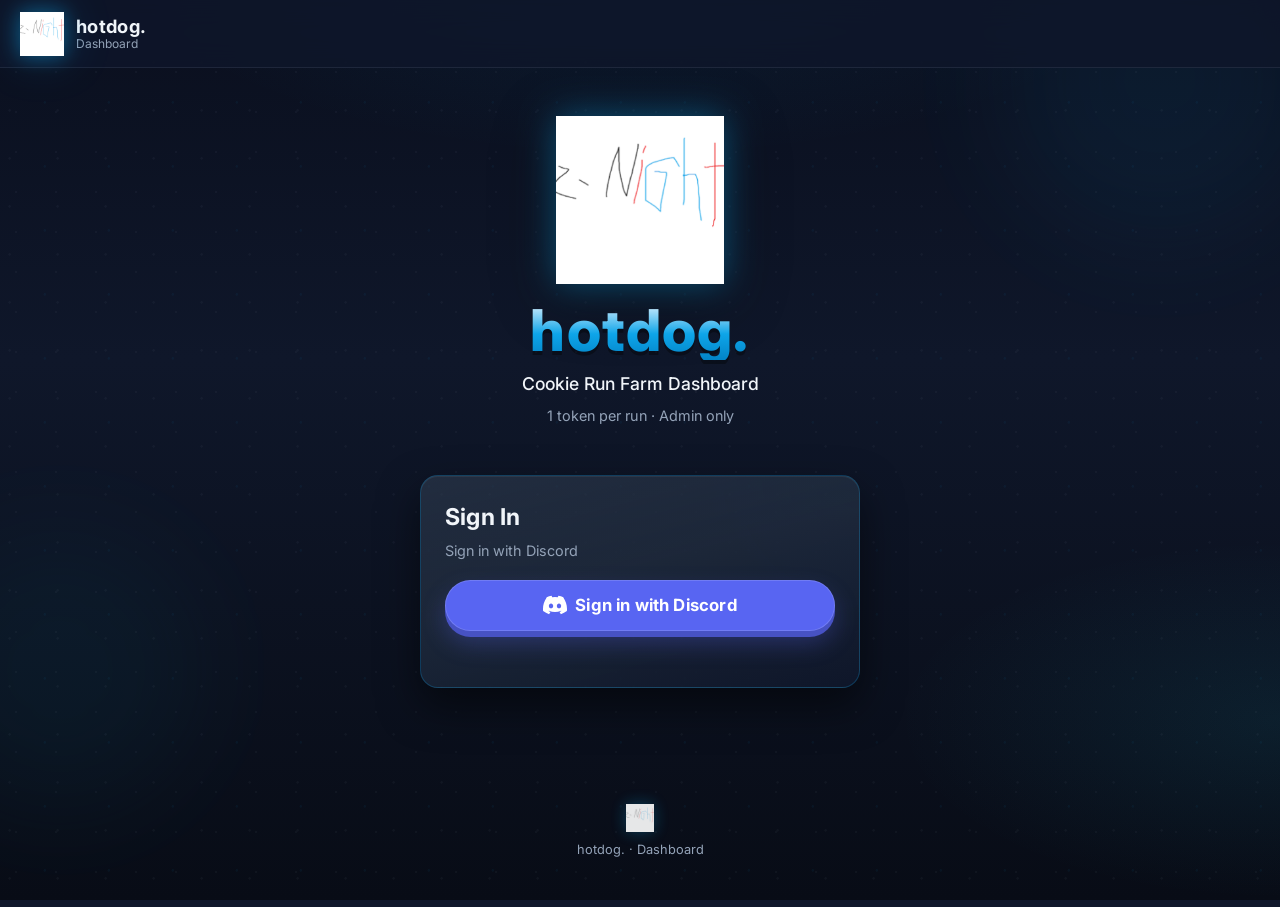
==== index.html @ c00d6791 "feat: upload slip image for verification, fetch QR server-side as data URL" ====
<!DOCTYPE html>
<html lang="th">
<head>
  <meta charset="UTF-8" />
  <meta name="viewport" content="width=device-width, initial-scale=1" />
  <title>hotdog. — Dashboard</title>
  <meta name="description" content="hotdog. Dashboard" />
  <meta name="color-scheme" content="dark" />
  <meta name="theme-color" content="#0f172a" />
  <link rel="icon" href="assets/znight.png" type="image/png" />
  <link rel="preconnect" href="https://fonts.googleapis.com" />
  <link rel="preconnect" href="https://fonts.gstatic.com" crossorigin />
  <link href="https://fonts.googleapis.com/css2?family=Inter:wght@400;500;600;700;800&display=swap" rel="stylesheet" />
  <link rel="stylesheet" href="css/styles.css" />
  <style>
    :root { --font: 'Inter', 'Prompt', 'Segoe UI', sans-serif; --display: 'Inter', 'Baloo 2', sans-serif; }
    .dash-layout { display: grid; grid-template-columns: 1fr 1fr; gap: 16px; }
    @media (max-width: 860px) { .dash-layout { grid-template-columns: 1fr; } }
    .discord-btn { background: #5865F2; border-color: rgba(255,255,255,0.15); box-shadow: 0 6px 0 #4752c4, 0 12px 24px rgba(88,101,242,0.3); }
    .discord-btn:hover:not(:disabled) { filter: brightness(1.1); }
    .login-stage { min-height: auto; padding: 20px 0; }
    .tab-bar { display: flex; gap: 0; margin-bottom: 20px; background: rgba(30,41,59,0.6); border-radius: 12px; padding: 4px; border: 1px solid rgba(148,163,184,0.1); }
    .tab-btn { flex: 1; padding: 10px 16px; background: transparent; border: none; color: #64748b; font-size: 0.9rem; font-weight: 600; cursor: pointer; border-radius: 8px; transition: all 0.2s; }
    .tab-btn:hover { color: #94a3b8; background: rgba(255,255,255,0.03); }
    .tab-btn.active { background: rgba(14,165,233,0.15); color: #22d3ee; box-shadow: 0 0 12px rgba(14,165,233,0.1); }
    .tab-content { display: none; }
    .tab-content.active { display: block; }
    .topbar-stats { display: flex; align-items: center; gap: 8px; }
    .pp-amounts { display: flex; gap: 8px; margin-bottom: 12px; flex-wrap: wrap; }
    .pp-amt-btn { flex: 1; min-width: 50px; padding: 10px 8px; border-radius: 10px; border: 1px solid rgba(148,163,184,0.15); background: rgba(30,41,59,0.8); color: #94a3b8; font-size: 1rem; font-weight: 600; cursor: pointer; transition: all 0.15s; text-align: center; }
    .pp-amt-btn:hover { border-color: rgba(14,165,233,0.3); color: #f1f5f9; }
    .pp-amt-btn.active { border-color: #22d3ee; background: rgba(34,211,238,0.1); color: #22d3ee; }
    .pp-qr-area { margin-top: 16px; }
    .pp-qr-box { display: flex; flex-direction: column; align-items: center; padding: 16px; border-radius: 14px; background: rgba(255,255,255,0.05); border: 1px solid rgba(148,163,184,0.1); }
    .pp-qr-img { width: 200px; height: 200px; border-radius: 10px; image-rendering: pixelated; }
    .pp-qr-box p { text-align: center; }
    @media (max-width: 480px) { .pp-amt-btn { min-width: 40px; padding: 8px 4px; font-size: 0.85rem; } .pp-qr-img { width: 160px; height: 160px; } }
    .topbar-stat { font-size: 0.75rem; padding: 4px 10px; border-radius: 999px; background: rgba(30,41,59,0.8); border: 1px solid rgba(148,163,184,0.1); color: #94a3b8; white-space: nowrap; }
    .topbar-stat-srv { color: #22d3ee; border-color: rgba(34,211,238,0.2); }
    .topbar-profile { display: flex; align-items: center; gap: 8px; padding: 4px 10px 4px 4px; border-radius: 999px; background: rgba(30,41,59,0.8); border: 1px solid rgba(148,163,184,0.1); }
    .topbar-avatar { width: 28px; height: 28px; border-radius: 50%; object-fit: cover; }
    .topbar-username { font-size: 0.85rem; font-weight: 600; color: #f1f5f9; }
    @media (max-width: 720px) { .topbar-stats { display: none; } }
  </style>
</head>
<body>
  <div class="bakery-bg" aria-hidden="true">
    <div class="bakery-glow bakery-glow-a"></div>
    <div class="bakery-glow bakery-glow-b"></div>
    <div class="crumb-pattern"></div>
  </div>

  <header class="topbar">
    <a class="brand" href="#" aria-label="hotdog.">
      <img class="brand-logo" src="assets/znight.png" width="44" height="44" alt="hotdog." />
      <span class="brand-text">
        <span class="brand-title">hotdog.</span>
        <span class="brand-sub">Dashboard</span>
      </span>
    </a>
    <div class="topbar-actions">
      <div id="topbar-stats" class="topbar-stats hidden">
        <span class="topbar-stat" id="topbar-queue">Idle</span>
        <span class="topbar-stat topbar-stat-srv" id="topbar-server">Online</span>
      </div>
      <div id="nav-balance" class="token-chip hidden">
        <img src="assets/coin.png" alt="" width="22" height="22" />
        <span id="nav-balance-num">0</span>
      </div>
      <div id="topbar-profile" class="topbar-profile hidden">
        <img id="topbar-avatar" class="topbar-avatar" src="assets/img_snowman_mt_01.png" alt="" width="28" height="28" />
        <span id="topbar-username">—</span>
      </div>
      <button type="button" id="logout-btn" class="btn btn-candy btn-logout hidden">Logout</button>
    </div>
  </header>

  <main class="shell">
    <!-- LOGIN -->
    <section id="login-view" class="view">
      <div class="login-stage" style="grid-template-columns:1fr;min-height:auto;max-width:440px;margin:0 auto">
        <div class="login-hero" style="padding:0 0 12px">
          <img class="hero-logo" src="assets/znight.png" width="120" height="120" alt="hotdog." />
          <h1 class="hero-title">hotdog.</h1>
          <p class="hero-lead">Cookie Run Farm Dashboard</p>
          <p class="hero-note">1 token per run · Admin only</p>
        </div>
        <div class="panel login-panel" style="max-width:100%">
          <h2 class="panel-title">Sign In</h2>
          <p class="panel-hint">Sign in with Discord</p>
          <button class="btn discord-btn" id="discord-login-btn" style="width:100%">
            <svg width="24" height="24" viewBox="0 0 24 24" fill="white"><path d="M20.317 4.37a19.791 19.791 0 0 0-4.885-1.515.074.074 0 0 0-.079.037c-.21.375-.444.864-.608 1.25a18.27 18.27 0 0 0-5.487 0 12.64 12.64 0 0 0-.617-1.25.077.077 0 0 0-.079-.037A19.736 19.736 0 0 0 3.677 4.37a.07.07 0 0 0-.032.027C.533 9.046-.32 13.58.099 18.057a.082.082 0 0 0 .031.057 19.9 19.9 0 0 0 5.993 3.03.078.078 0 0 0 .084-.028 14.09 14.09 0 0 0 1.226-1.994.076.076 0 0 0-.041-.106 13.107 13.107 0 0 1-1.872-.892.077.077 0 0 1-.008-.128 10.2 10.2 0 0 0 .372-.292.074.074 0 0 1 .077-.01c3.928 1.793 8.18 1.793 12.062 0a.074.074 0 0 1 .078.01c.12.098.246.198.373.292a.077.077 0 0 1-.006.127 12.299 12.299 0 0 1-1.873.892.077.077 0 0 0-.041.107c.36.698.772 1.362 1.225 1.993a.076.076 0 0 0 .084.028 19.839 19.839 0 0 0 6.002-3.03.077.077 0 0 0 .032-.054c.5-5.177-.838-9.674-3.549-13.66a.061.061 0 0 0-.031-.03zM8.02 15.33c-1.183 0-2.157-1.085-2.157-2.419 0-1.333.956-2.419 2.157-2.419 1.21 0 2.176 1.096 2.157 2.42 0 1.333-.956 2.418-2.157 2.418zm7.975 0c-1.183 0-2.157-1.085-2.157-2.419 0-1.333.955-2.419 2.157-2.419 1.21 0 2.176 1.096 2.157 2.42 0 1.333-.946 2.418-2.157 2.418z"/></svg>
            Sign in with Discord
          </button>
          <p id="login-status" class="status" role="status"></p>
        </div>
      </div>
    </section>

    <!-- DASHBOARD -->
    <section id="user-view" class="view hidden">
      <div class="tab-bar">
        <button class="tab-btn active" data-tab="farm">Start Farm</button>
        <button class="tab-btn" data-tab="topup">Topup</button>
        <button class="tab-btn" data-tab="profile">Profile</button>
      </div>

      <div id="tab-farm" class="tab-content active">
        <div class="dash-layout">
          <div class="panel">
            <div class="oven-head">
              <div class="oven-titles">
                <img src="assets/crc_cookie_stone_box.png" alt="" width="28" height="28" />
                <div>
                  <h2 class="panel-title" style="font-size:1.2rem">Start Farm Run</h2>
                  <p class="panel-hint">Enter DevPlay account credentials</p>
                </div>
              </div>
              <span class="pill" style="font-size:0.7rem">DevPlay</span>
            </div>
            <form id="farm-form" autocomplete="off" data-lpignore="true" data-1p-ignore="true" data-bwignore="true">
              <div class="autofill-trap" aria-hidden="true">
                <input type="text" name="username" tabindex="-1" autocomplete="username" />
                <input type="password" name="password" tabindex="-1" autocomplete="current-password" />
              </div>
              <div class="grid-2">
                <label class="field">
                  <span>DevPlay Email</span>
                  <input id="dp-acct-mail" name="ckr_dp_acct_mail" type="text" inputmode="email" required autocomplete="off" autocapitalize="off" autocorrect="off" spellcheck="false" data-lpignore="true" data-1p-ignore="true" placeholder="game account email" />
                </label>
                <label class="field">
                  <span>DevPlay Password</span>
                  <input id="dp-acct-secret" name="ckr_dp_acct_secret" type="password" required autocomplete="new-password" data-lpignore="true" data-1p-ignore="true" placeholder="••••••••" />
                </label>
              </div>
              <div class="stat-grid">
                <label class="field field-stat">
                  <span class="field-stat-label">
                    <span class="field-stat-name"><img src="assets/score.png" alt="" width="14" height="14" /> Score</span>
                    <span class="field-stat-hint" id="farm-score-hint"></span>
                  </span>
                  <input id="farm-score" name="ckr_farm_score" type="text" inputmode="numeric" autocomplete="off" data-farm-num="1" value="0" />
                </label>
                <label class="field field-stat">
                  <span class="field-stat-label">
                    <span class="field-stat-name"><img src="assets/coin.png" alt="" width="14" height="14" /> Coins</span>
                    <span class="field-stat-hint" id="farm-coin-hint"></span>
                  </span>
                  <input id="farm-coin" name="ckr_farm_coin" type="text" inputmode="numeric" autocomplete="off" data-farm-num="1" value="0" />
                </label>
                <label class="field field-stat">
                  <span class="field-stat-label">
                    <span class="field-stat-name"><img src="assets/level.png" alt="" width="14" height="14" /> XP</span>
                    <span class="field-stat-hint" id="farm-exp-hint"></span>
                  </span>
                  <input id="farm-exp" name="ckr_farm_exp" type="text" inputmode="numeric" autocomplete="off" data-farm-num="1" value="0" />
                </label>
              </div>
              <div class="xp-tools">
                <button type="button" class="btn btn-ghost" id="xp-calc-open" style="width:100%;font-size:0.85rem">Calculate XP from Level</button>
              </div>
              <div id="xp-calc-card" class="xp-calc-card hidden" hidden>
                <div class="xp-calc-head">
                  <h3>XP Calculator</h3>
                  <button type="button" class="xp-calc-close" id="xp-calc-close">×</button>
                </div>
                <p class="xp-calc-lead">Enter current and target level</p>
                <div class="xp-calc-grid">
                  <label class="field"><span>Current Lv</span><input id="xp-cur" type="number" min="1" max="110" value="25" /></label>
                  <label class="field"><span>Target Lv</span><input id="xp-tgt" type="number" min="1" max="110" value="75" /></label>
                </div>
                <p class="xp-calc-result" id="xp-calc-result">Need <strong>0</strong> XP</p>
                <button type="button" class="btn btn-candy" id="xp-calc-apply">Apply to XP Field</button>
              </div>
              <button class="btn btn-run" type="submit" id="farm-btn">
                <img src="assets/tr_event_116.png" alt="" width="22" height="22" />
                Start Farm · 1 Token
              </button>
              <p id="farm-status" class="status" role="status"></p>
            </form>
          </div>
          <div>
            <div class="panel" style="margin-bottom:16px">
              <div class="oven-head">
                <div class="oven-titles">
                  <img src="assets/tr_ga170.png" alt="" width="28" height="28" />
                  <div>
                    <h2 class="panel-title" style="font-size:1.2rem">Farm Queue</h2>
                    <p class="panel-hint">Live queue status</p>
                  </div>
                </div>
                <span class="pill" id="queue-pill" style="font-size:0.7rem">—</span>
              </div>
              <div id="queue-panel" style="font-size:0.85rem;min-height:60px;display:flex;align-items:center;justify-content:center;color:#64748b">Loading...</div>
            </div>
          </div>
        </div>
      </div>

      <div id="tab-topup" class="tab-content">
        <div class="dash-layout">
          <div class="panel">
            <div class="oven-head">
              <div class="oven-titles">
                <img src="assets/PromptPay.png" alt="" width="28" height="28" />
                <div>
                  <h2 class="panel-title" style="font-size:1.2rem">PromptPay</h2>
                  <p class="panel-hint">Top up with PromptPay</p>
                </div>
              </div>
            </div>
            <p style="font-size:0.85rem;color:#94a3b8;margin:0 0 12px">Select amount or enter custom</p>
            <div class="pp-amounts" id="pp-amounts">
              <button class="pp-amt-btn" data-amt="30">30</button>
              <button class="pp-amt-btn" data-amt="50">50</button>
              <button class="pp-amt-btn" data-amt="100">100</button>
              <button class="pp-amt-btn" data-amt="200">200</button>
              <button class="pp-amt-btn" data-amt="500">500</button>
            </div>
            <label class="field">
              <span>Custom amount (THB)</span>
              <input type="number" id="pp-amount" min="15" max="10000" value="100" />
            </label>
            <button class="btn btn-run" id="pp-generate-btn" style="width:100%">
              <img src="assets/notice_b20.png" alt="" width="20" height="20" />
              Generate QR Code
            </button>
            <div id="pp-qr-area" class="pp-qr-area hidden">
              <div class="pp-qr-box">
                <img id="pp-qr-img" class="pp-qr-img" src="" alt="PromptPay QR" />
                <p id="pp-qr-amount" style="font-size:0.9rem;font-weight:600;color:#f1f5f9;margin:4px 0 0"></p>
                <p id="pp-qr-ref" style="font-size:0.75rem;color:#64748b;margin:2px 0 0"></p>
              </div>
              <p id="pp-status" class="status" role="status"></p>
              <div id="pp-verify-area" class="hidden">
                <label class="field">
                  <span>Upload payment slip screenshot</span>
                  <input type="file" id="pp-slip-file" accept="image/png,image/jpeg,image/jpg" style="color:#94a3b8;font-size:0.85rem" />
                </label>
                <button class="btn btn-candy" id="pp-verify-btn" style="width:100%;margin-top:4px">
                  <img src="assets/boost16_shop.png" alt="" width="18" height="18" />
                  Verify Slip
                </button>
              </div>
            </div>
          </div>
          <div>
            <div class="panel" style="margin-bottom:16px">
              <div class="oven-head">
                <div class="oven-titles">
                  <img src="assets/truemoney.png" alt="" width="28" height="28" />
                  <div>
                    <h2 class="panel-title" style="font-size:1.2rem">Redeem Voucher</h2>
                    <p class="panel-hint">TrueMoney Wallet</p>
                  </div>
                </div>
              </div>
              <div id="voucher-status" class="status"></div>
              <label class="field">
                <span>Voucher URL</span>
                <input type="url" id="voucher-url" placeholder="https://gift.truemoney.com/campaign/?v=..." />
              </label>
              <button class="btn btn-candy" id="voucher-btn" style="width:100%">
                <img src="assets/boost16_shop.png" alt="" width="20" height="20" />
                Redeem & Add Tokens
              </button>
            </div>
            <div class="panel">
              <div class="oven-head">
                <div class="oven-titles">
                  <img src="assets/tr_ga170.png" alt="" width="28" height="28" />
                  <div>
                    <h2 class="panel-title" style="font-size:1.2rem">Links</h2>
                    <p class="panel-hint">Quick resources</p>
                  </div>
                </div>
              </div>
              <a href="https://discord.gg/SabrUQ3PCh" target="_blank" rel="noopener" class="btn btn-discord" style="margin-bottom:8px">
                <svg width="22" height="22" viewBox="0 0 24 24" fill="white"><path d="M20.317 4.37a19.791 19.791 0 0 0-4.885-1.515.074.074 0 0 0-.079.037c-.21.375-.444.864-.608 1.25a18.27 18.27 0 0 0-5.487 0 12.64 12.64 0 0 0-.617-1.25.077.077 0 0 0-.079-.037A19.736 19.736 0 0 0 3.677 4.37a.07.07 0 0 0-.032.027C.533 9.046-.32 13.58.099 18.057a.082.082 0 0 0 .031.057 19.9 19.9 0 0 0 5.993 3.03.078.078 0 0 0 .084-.028 14.09 14.09 0 0 0 1.226-1.994.076.076 0 0 0-.041-.106 13.107 13.107 0 0 1-1.872-.892.077.077 0 0 1-.008-.128 10.2 10.2 0 0 0 .372-.292.074.074 0 0 1 .077-.01c3.928 1.793 8.18 1.793 12.062 0a.074.074 0 0 1 .078.01c.12.098.246.198.373.292a.077.077 0 0 1-.006.127 12.299 12.299 0 0 1-1.873.892.077.077 0 0 0-.041.107c.36.698.772 1.362 1.225 1.993a.076.076 0 0 0 .084.028 19.839 19.839 0 0 0 6.002-3.03.077.077 0 0 0 .032-.054c.5-5.177-.838-9.674-3.549-13.66a.061.061 0 0 0-.031-.03zM8.02 15.33c-1.183 0-2.157-1.085-2.157-2.419 0-1.333.956-2.419 2.157-2.419 1.21 0 2.176 1.096 2.157 2.42 0 1.333-.956 2.418-2.157 2.418zm7.975 0c-1.183 0-2.157-1.085-2.157-2.419 0-1.333.955-2.419 2.157-2.419 1.21 0 2.176 1.096 2.157 2.42 0 1.333-.946 2.418-2.157 2.418z"/></svg>
                Contact Admin on Discord
              </a>
            </div>
          </div>
        </div>
      </div>

      <div id="tab-profile" class="tab-content">
        <div class="panel" style="max-width:500px;margin:0 auto">
          <div class="oven-head">
            <div class="oven-titles">
              <img src="assets/img_snowman_mt_01.png" alt="" width="28" height="28" />
              <div>
                <h2 class="panel-title" style="font-size:1.2rem">Profile</h2>
                <p class="panel-hint">Your account info</p>
              </div>
            </div>
          </div>
          <div style="display:flex;flex-direction:column;align-items:center;gap:6px;padding:12px 0">
            <img id="profile-avatar" class="topbar-avatar" src="assets/img_snowman_mt_01.png" alt="" width="56" height="56" style="width:56px;height:56px;border-radius:50%;object-fit:cover" />
          </div>
          <div style="display:flex;flex-direction:column;gap:10px;padding:4px 0">
            <div style="display:flex;justify-content:space-between"><span style="color:#64748b">Username</span><strong id="profile-username">—</strong></div>
            <div style="display:flex;justify-content:space-between"><span style="color:#64748b">Token Balance</span><strong id="profile-balance">0</strong></div>
            <div style="display:flex;justify-content:space-between"><span style="color:#64748b">Role</span><strong id="profile-role">normal</strong></div>
            <div style="display:flex;justify-content:space-between"><span style="color:#64748b">Login</span><strong>Discord</strong></div>
          </div>
          <a href="https://discord.gg/SabrUQ3PCh" target="_blank" rel="noopener" class="btn btn-discord" style="margin-bottom:8px;margin-top:8px">
            <svg width="22" height="22" viewBox="0 0 24 24" fill="white"><path d="M20.317 4.37a19.791 19.791 0 0 0-4.885-1.515.074.074 0 0 0-.079.037c-.21.375-.444.864-.608 1.25a18.27 18.27 0 0 0-5.487 0 12.64 12.64 0 0 0-.617-1.25.077.077 0 0 0-.079-.037A19.736 19.736 0 0 0 3.677 4.37a.07.07 0 0 0-.032.027C.533 9.046-.32 13.58.099 18.057a.082.082 0 0 0 .031.057 19.9 19.9 0 0 0 5.993 3.03.078.078 0 0 0 .084-.028 14.09 14.09 0 0 0 1.226-1.994.076.076 0 0 0-.041-.106 13.107 13.107 0 0 1-1.872-.892.077.077 0 0 1-.008-.128 10.2 10.2 0 0 0 .372-.292.074.074 0 0 1 .077-.01c3.928 1.793 8.18 1.793 12.062 0a.074.074 0 0 1 .078.01c.12.098.246.198.373.292a.077.077 0 0 1-.006.127 12.299 12.299 0 0 1-1.873.892.077.077 0 0 0-.041.107c.36.698.772 1.362 1.225 1.993a.076.076 0 0 0 .084.028 19.839 19.839 0 0 0 6.002-3.03.077.077 0 0 0 .032-.054c.5-5.177-.838-9.674-3.549-13.66a.061.061 0 0 0-.031-.03zM8.02 15.33c-1.183 0-2.157-1.085-2.157-2.419 0-1.333.956-2.419 2.157-2.419 1.21 0 2.176 1.096 2.157 2.42 0 1.333-.956 2.418-2.157 2.418zm7.975 0c-1.183 0-2.157-1.085-2.157-2.419 0-1.333.955-2.419 2.157-2.419 1.21 0 2.176 1.096 2.157 2.42 0 1.333-.946 2.418-2.157 2.418z"/></svg>
            Contact Admin on Discord
          </a>
        </div>
      </div>
    </section>
  </main>

  <footer class="footer">
    <img src="assets/znight.png" alt="" width="24" height="24" />
    <p>hotdog. · Dashboard</p>
  </footer>

  <!-- Run status popup -->
  <div id="run-status-root" class="run-status-root hidden" aria-hidden="true">
    <div class="run-status-backdrop"></div>
    <div class="run-status-sheet" role="dialog" aria-modal="true" aria-labelledby="run-status-title">
      <div class="run-status-head">
        <div class="run-status-title-row">
          <img src="assets/pet81_jelly.png" alt="" width="22" height="22" />
          <h2 id="run-status-title">Farm Status</h2>
        </div>
        <button type="button" id="run-status-close" class="run-status-close" aria-label="Close" disabled>×</button>
      </div>
      <p id="run-status-subtitle" class="run-status-subtitle">Farming… do not close until complete</p>
      <ul id="farm-log" class="run-status-list" aria-live="polite"></ul>
    </div>
  </div>

  <!-- Modals -->
  <div id="modal-root" class="modal-root hidden" aria-hidden="true">
    <div class="modal-backdrop"></div>
    <div class="modal-card" role="dialog" aria-modal="true" aria-labelledby="modal-title">
      <img id="modal-icon" class="modal-icon" src="assets/tr_event_116.png" alt="" width="56" height="56" />
      <h2 id="modal-title" class="modal-title">—</h2>
      <div id="modal-body" class="modal-body">—</div>
      <div id="modal-actions" class="modal-actions"></div>
    </div>
  </div>

  <script src="js/config.js"></script>
  <script src="js/level_xp.js"></script>
  <script src="https://cdn.jsdelivr.net/npm/@supabase/supabase-js@2"></script>
  <script src="js/app.js"></script>
  <script>
    document.getElementById('discord-login-btn').addEventListener('click', async () => {
      const btn = document.getElementById('discord-login-btn');
      const status = document.getElementById('login-status');
      btn.disabled = true;
      status.textContent = 'Redirecting to Discord...';
      try {
        const api = window.CKR_CONFIG?.API_BASE || 'https://ckr-wwdc-x0pe.onrender.com';
        const res = await fetch(api + '/api/auth/discord');
        const data = await res.json();
        if (data.ok && data.url) {
          window.location.href = data.url;
        } else {
          status.textContent = 'Discord login not configured on server';
          btn.disabled = false;
        }
      } catch (e) {
        status.textContent = 'Failed: ' + e.message;
        btn.disabled = false;
      }
    });
  </script>
</body>
</html>
---- css/styles.css ----
/* hotdog. — blue/slate theme */
:root {
  --bg-deep: #0f172a;
  --bg-mid: #1e293b;
  --bg-card: #1e293b;
  --bg-surface: #334155;
  --text: #f1f5f9;
  --text-muted: #94a3b8;
  --text-dim: #64748b;
  --primary: #0ea5e9;
  --primary-hover: #38bdf8;
  --primary-dark: #0284c7;
  --primary-soft: rgba(14, 165, 233, 0.15);
  --cyan: #22d3ee;
  --cyan-soft: rgba(34, 211, 238, 0.15);
  --danger: #f87171;
  --danger-soft: rgba(248, 113, 113, 0.12);
  --line: rgba(148, 163, 184, 0.12);
  --line-strong: rgba(14, 165, 233, 0.25);
  --shadow: 0 18px 40px rgba(0, 0, 0, 0.5);
  --font: "Prompt", "Segoe UI", sans-serif;
  --display: "Baloo 2", "Prompt", sans-serif;
  --radius: 18px;
  --radius-sm: 12px;
  --nav-h: 68px;
  --max: 1080px;
  color-scheme: dark;
}

*,
*::before,
*::after {
  box-sizing: border-box;
}

html,
body {
  margin: 0;
  padding: 0;
  min-height: 100%;
  background: var(--bg-deep);
  color: var(--text);
  font-family: var(--font);
  font-size: 16px;
  line-height: 1.55;
  font-weight: 400;
  -webkit-font-smoothing: antialiased;
}

a {
  color: inherit;
  text-decoration: none;
}

img {
  max-width: 100%;
  display: block;
}

button,
input {
  font: inherit;
}

.hidden {
  display: none !important;
}

/* ---- Background ---- */
.bakery-bg {
  position: fixed;
  inset: 0;
  pointer-events: none;
  overflow: hidden;
  z-index: 0;
  background:
    radial-gradient(ellipse 80% 50% at 50% -10%, rgba(14, 165, 233, 0.1), transparent 55%),
    radial-gradient(ellipse 60% 40% at 100% 80%, rgba(34, 211, 238, 0.08), transparent 50%),
    linear-gradient(180deg, #0a0f1e 0%, var(--bg-deep) 40%, #080c16 100%);
}

.bakery-glow {
  position: absolute;
  border-radius: 50%;
  filter: blur(60px);
  opacity: 0.45;
}

.bakery-glow-a {
  width: 320px;
  height: 320px;
  top: -80px;
  right: -40px;
  background: rgba(14, 165, 233, 0.15);
}

.bakery-glow-b {
  width: 280px;
  height: 280px;
  bottom: 10%;
  left: -80px;
  background: rgba(34, 211, 238, 0.1);
}

.crumb-pattern {
  position: absolute;
  inset: 0;
  opacity: 0.05;
  background-image:
    radial-gradient(circle at 20% 30%, #94a3b8 1px, transparent 1.5px),
    radial-gradient(circle at 70% 60%, #0ea5e9 1px, transparent 1.5px),
    radial-gradient(circle at 40% 80%, #94a3b8 1px, transparent 1.5px);
  background-size: 48px 48px, 64px 64px, 40px 40px;
}

/* ---- Top bar ---- */
.topbar {
  position: sticky;
  top: 0;
  z-index: 30;
  height: var(--nav-h);
  display: flex;
  align-items: center;
  justify-content: space-between;
  gap: 16px;
  padding: 0 20px;
  background: color-mix(in srgb, var(--bg-deep) 82%, transparent);
  backdrop-filter: blur(14px) saturate(1.2);
  border-bottom: 1px solid var(--line);
}

.brand {
  display: flex;
  align-items: center;
  gap: 12px;
}

.brand-logo {
  width: 44px;
  height: 44px;
  border-radius: 0;
  filter: drop-shadow(0 0 10px rgba(14, 165, 233, 0.45))
    drop-shadow(0 0 22px rgba(14, 165, 233, 0.2));
  animation: logo-pulse 3.5s ease-in-out infinite;
}

@keyframes logo-pulse {
  0%, 100% { transform: scale(1); }
  50% { transform: scale(1.04); }
}

.brand-text {
  display: flex;
  flex-direction: column;
  line-height: 1.15;
}

.brand-title {
  font-family: var(--display);
  font-weight: 700;
  font-size: 1.15rem;
  letter-spacing: 0.02em;
  color: var(--text);
}

.brand-sub {
  font-size: 0.75rem;
  color: var(--text-muted);
  font-weight: 400;
}

.topbar-actions {
  display: flex;
  align-items: center;
  gap: 10px;
}

.token-chip {
  display: inline-flex;
  align-items: center;
  gap: 8px;
  padding: 6px 12px 6px 8px;
  border-radius: 999px;
  background: var(--bg-surface);
  border: 1px solid var(--line-strong);
  font-family: var(--display);
  font-weight: 700;
  font-size: 1rem;
  color: var(--primary);
  box-shadow: inset 0 1px 0 rgba(255, 255, 255, 0.06);
}

.token-chip img {
  width: 22px;
  height: 22px;
}

/* ---- Shell ---- */
.shell {
  position: relative;
  z-index: 1;
  max-width: var(--max);
  width: 100%;
  margin: 0 auto;
  padding: 28px 20px 72px;
  min-width: 0;
}

.view {
  animation: rise 0.45s ease;
}

@keyframes rise {
  from { opacity: 0; transform: translateY(10px); }
  to { opacity: 1; transform: none; }
}

/* ---- Login ---- */
.login-stage {
  display: grid;
  grid-template-columns: 1.05fr 0.95fr;
  gap: 36px;
  align-items: center;
  min-height: calc(100vh - var(--nav-h) - 140px);
}

.login-hero {
  text-align: center;
  padding: 12px 8px;
}

.hero-logo {
  width: clamp(120px, 22vw, 168px);
  height: auto;
  margin: 0 auto 18px;
  border-radius: 0;
  filter: drop-shadow(0 0 18px rgba(14, 165, 233, 0.45))
    drop-shadow(0 12px 28px rgba(0, 0, 0, 0.45));
  animation: logo-pulse 3.5s ease-in-out infinite;
}

.hero-title {
  margin: 0 0 10px;
  font-family: var(--display);
  font-size: clamp(2.4rem, 6vw, 3.6rem);
  font-weight: 800;
  letter-spacing: 0.02em;
  line-height: 1;
  background: linear-gradient(180deg, #e0f2fe 0%, var(--primary) 55%, var(--primary-dark) 100%);
  -webkit-background-clip: text;
  background-clip: text;
  color: transparent;
  text-shadow: none;
  filter: drop-shadow(0 4px 0 rgba(0, 0, 0, 0.35));
}

.hero-lead {
  margin: 0 0 8px;
  font-size: 1.1rem;
  color: var(--text);
  font-weight: 500;
}

.hero-note {
  margin: 0;
  font-size: 0.9rem;
  color: var(--text-muted);
}

.login-panel {
  position: relative;
  max-width: 420px;
  width: 100%;
  margin-inline: auto;
  overflow: hidden;
  padding-top: 28px;
}

.panel-ribbon {
  position: absolute;
  top: 10px;
  right: 14px;
  width: 52px;
  z-index: 2;
  pointer-events: none;
  filter: drop-shadow(0 6px 10px rgba(0, 0, 0, 0.4));
  animation: bob 7s ease-in-out infinite;
}

.panel-ribbon img {
  width: 100%;
  height: auto;
}

/* ---- Panels ---- */
.panel {
  position: relative;
  background:
    linear-gradient(165deg, rgba(51, 65, 85, 0.55) 0%, rgba(30, 41, 59, 0.92) 45%, rgba(15, 23, 42, 0.96) 100%);
  border: 1px solid var(--line-strong);
  border-radius: var(--radius);
  padding: 24px;
  box-shadow: var(--shadow), inset 0 1px 0 rgba(255, 255, 255, 0.06);
  overflow: hidden;
}

.panel::before {
  content: "";
  position: absolute;
  inset: 0;
  border-radius: inherit;
  pointer-events: none;
  background:
    radial-gradient(circle at 100% 0%, rgba(14, 165, 233, 0.06), transparent 40%);
  background-size: auto;
  opacity: 0.35;
  mix-blend-mode: soft-light;
}

.panel > *:not(.panel-ribbon) {
  position: relative;
  z-index: 1;
}

.panel-title {
  margin: 0 0 4px;
  font-family: var(--display);
  font-size: 1.45rem;
  font-weight: 700;
  color: var(--text);
  letter-spacing: 0.01em;
}

.panel-hint,
.muted {
  margin: 0;
  color: var(--text-muted);
  font-size: 0.9rem;
  font-weight: 400;
}

.panel-hint {
  margin-bottom: 18px;
}

.eyebrow {
  display: inline-flex;
  align-items: center;
  gap: 6px;
  margin: 0 0 6px;
  font-size: 0.8rem;
  font-weight: 600;
  color: var(--primary);
  text-transform: none;
  letter-spacing: 0.04em;
}

/* ---- App flow (simple single column) ---- */
.app-flow {
  display: flex;
  flex-direction: column;
  gap: 16px;
  width: 100%;
  max-width: 720px;
  margin: 0 auto;
  min-width: 0;
}

.status-strip {
  display: grid;
  grid-template-columns: 1.2fr 0.8fr;
  gap: 18px;
  align-items: center;
  padding: 20px 22px;
}

.status-strip-user {
  display: flex;
  align-items: center;
  gap: 12px;
  min-width: 0;
}

.status-strip-tokens {
  text-align: right;
}

.vault-num {
  margin: 2px 0 4px;
  font-family: var(--display);
  font-size: 2.8rem;
  font-weight: 800;
  line-height: 1;
  color: var(--primary);
  text-shadow: 0 3px 0 rgba(0, 0, 0, 0.35);
}

.who-avatar {
  width: 44px;
  height: 44px;
  border-radius: 0;
  flex-shrink: 0;
  filter: drop-shadow(0 0 10px rgba(14, 165, 233, 0.35));
}

.who-name {
  margin: 0;
  font-weight: 600;
  word-break: break-all;
}

.tip-banner {
  display: flex;
  align-items: center;
  gap: 12px;
  padding: 12px 16px;
  border-radius: var(--radius-sm);
  background: var(--primary-soft);
  border: 1px solid var(--line-strong);
  color: var(--text-muted);
  font-size: 0.92rem;
}

.tip-banner img {
  width: 36px;
  height: 36px;
  flex-shrink: 0;
}

.tip-banner p {
  margin: 0;
}

.tip-banner strong {
  color: var(--primary);
  font-weight: 600;
}

/* ---- Oven / farm ---- */
.oven-panel {
  padding: 26px;
  width: 100%;
  max-width: 100%;
  min-width: 0;
  box-sizing: border-box;
}

.farm-form {
  width: 100%;
  max-width: 100%;
  min-width: 0;
}

.oven-head {
  display: flex;
  align-items: flex-start;
  justify-content: space-between;
  gap: 12px;
  margin-bottom: 18px;
}

.oven-titles {
  display: flex;
  align-items: flex-start;
  gap: 12px;
}

.oven-titles .panel-hint {
  margin: 0;
}

.pill {
  display: inline-flex;
  align-items: center;
  gap: 6px;
  flex-shrink: 0;
  padding: 6px 10px;
  border-radius: 999px;
  background: var(--primary-soft);
  border: 1px solid var(--line-strong);
  font-size: 0.75rem;
  font-weight: 600;
  color: var(--primary);
}

.pill img {
  width: 16px;
  height: 16px;
}

/* ---- Forms ---- */
.field {
  display: flex;
  flex-direction: column;
  gap: 6px;
  margin-bottom: 14px;
  font-size: 0.88rem;
  font-weight: 500;
  color: var(--text-muted);
  min-width: 0;
  max-width: 100%;
}

.field span {
  display: inline-flex;
  align-items: center;
  gap: 6px;
}

.field input {
  appearance: none;
  width: 100%;
  max-width: 100%;
  min-width: 0;
  border: 1px solid var(--line);
  border-radius: var(--radius-sm);
  background: rgba(0, 0, 0, 0.35);
  color: var(--text);
  font-size: 16px;
  padding: 11px 14px;
  min-height: 46px;
  outline: none;
  transition: border-color 0.15s ease, box-shadow 0.15s ease;
}

.field input::placeholder {
  color: rgba(148, 163, 184, 0.45);
}

.field input:focus {
  border-color: var(--primary);
  box-shadow: 0 0 0 3px rgba(14, 165, 233, 0.18);
}

.field input[readonly] {
  cursor: text;
}

.grid-2 {
  display: grid;
  grid-template-columns: repeat(2, minmax(0, 1fr));
  gap: 12px;
  width: 100%;
  min-width: 0;
}

.stat-grid {
  display: grid;
  grid-template-columns: repeat(3, minmax(0, 1fr));
  gap: 12px;
  margin-bottom: 4px;
  width: 100%;
  max-width: 100%;
  min-width: 0;
}

.field-stat {
  background: rgba(0, 0, 0, 0.25);
  border: 1px solid var(--line);
  border-radius: var(--radius-sm);
  padding: 10px;
  margin-bottom: 12px;
  min-width: 0;
  max-width: 100%;
  overflow: hidden;
}

.field-stat-label {
  display: flex;
  align-items: center;
  justify-content: space-between;
  gap: 8px;
  width: 100%;
}

.field-stat-name {
  display: inline-flex;
  align-items: center;
  gap: 6px;
  min-width: 0;
}

.field-stat-hint {
  flex-shrink: 0;
  font-size: 0.78rem;
  font-weight: 600;
  color: var(--primary);
  letter-spacing: 0.02em;
  white-space: nowrap;
}

.field-stat-hint:empty {
  display: none;
}

.field-stat input {
  background: rgba(0, 0, 0, 0.3);
  min-height: 40px;
  padding: 8px 10px;
  width: 100%;
  min-width: 0;
  box-sizing: border-box;
}

.field-stat input.is-locked,
.field-stat input:disabled {
  opacity: 0.55;
  cursor: not-allowed;
  color: var(--text-muted);
}

.remember-row {
  display: flex;
  align-items: center;
  gap: 10px;
  margin: 4px 0 16px;
  font-size: 0.9rem;
  color: var(--text-muted);
  cursor: pointer;
  user-select: none;
}

.remember-row input {
  width: 18px;
  height: 18px;
  accent-color: var(--primary);
  cursor: pointer;
}

.autofill-trap {
  position: absolute;
  left: -9999px;
  top: auto;
  width: 1px;
  height: 1px;
  overflow: hidden;
  opacity: 0;
  pointer-events: none;
}

/* ---- Buttons ---- */
.btn {
  display: inline-flex;
  align-items: center;
  justify-content: center;
  gap: 8px;
  border: 1px solid transparent;
  border-radius: 999px;
  padding: 11px 20px;
  min-height: 46px;
  font-family: var(--display);
  font-size: 1.05rem;
  font-weight: 700;
  letter-spacing: 0.01em;
  cursor: pointer;
  transition: transform 0.12s ease, filter 0.15s ease, background 0.15s ease;
}

.btn img {
  width: 22px;
  height: 22px;
}

.btn:active:not(:disabled) {
  transform: scale(0.97);
}

.btn:disabled {
  opacity: 0.55;
  cursor: not-allowed;
}

.btn-candy {
  width: 100%;
  background: linear-gradient(180deg, #0ea5e9 0%, #0284c7 45%, #0369a1 100%);
  color: #fff;
  border-color: rgba(255, 255, 255, 0.2);
  box-shadow:
    0 6px 0 #0c4a6e,
    0 12px 24px rgba(14, 165, 233, 0.3);
}

.btn-candy:hover:not(:disabled) {
  filter: brightness(1.08);
}

.btn-run {
  width: 100%;
  margin-top: 4px;
  background: linear-gradient(180deg, #38bdf8 0%, #0ea5e9 42%, #0284c7 100%);
  color: #0c1929;
  border-color: rgba(255, 255, 255, 0.2);
  box-shadow:
    0 6px 0 #0c4a6e,
    0 12px 28px rgba(14, 165, 233, 0.3);
}

.btn-run:hover:not(:disabled) {
  filter: brightness(1.05);
}

.btn-logout {
  width: auto;
  min-width: 120px;
  padding: 8px 16px;
  min-height: 40px;
  font-size: 0.95rem;
  box-shadow:
    0 4px 0 #0c4a6e,
    0 8px 16px rgba(14, 165, 233, 0.25);
}

.btn-telegram,
.btn-discord {
  width: 100%;
  background: linear-gradient(180deg, #54a9eb 0%, #2aabee 45%, #229ed9 100%);
  color: #fff;
  border-color: rgba(255, 255, 255, 0.25);
  box-shadow:
    0 6px 0 #156a94,
    0 12px 24px rgba(42, 171, 238, 0.35);
}

.btn-telegram:hover:not(:disabled) {
  filter: brightness(1.06);
}

.btn-telegram img,
.btn-discord svg {
  width: 24px;
  height: 24px;
}

.btn-ghost {
  background: transparent;
  color: var(--text-muted);
  border-color: var(--line);
  font-family: var(--font);
  font-size: 0.95rem;
  font-weight: 600;
  min-height: 44px;
  padding: 10px 18px;
  border-radius: 999px;
}

.btn-ghost:hover:not(:disabled) {
  color: var(--text);
  border-color: var(--text-muted);
  background: rgba(241, 245, 249, 0.06);
}

.btn-ghost.btn-wide {
  width: 100%;
}

.status {
  min-height: 1.4em;
  margin: 12px 0 0;
  font-size: 0.9rem;
}

.status.err { color: var(--danger); }
.status.ok { color: var(--cyan); }
.status.muted { color: var(--text-muted); }

/* ---- Run status popup (card list) ---- */
.run-status-root {
  position: fixed;
  inset: 0;
  z-index: 110;
  display: flex;
  align-items: center;
  justify-content: center;
  padding: 20px;
}

.run-status-backdrop {
  position: absolute;
  inset: 0;
  background: rgba(8, 10, 16, 0.82);
  backdrop-filter: blur(8px);
}

.run-status-sheet {
  position: relative;
  z-index: 1;
  width: min(440px, 100%);
  max-height: min(78vh, 640px);
  display: flex;
  flex-direction: column;
  padding: 18px 16px 16px;
  border-radius: var(--radius);
  background:
    linear-gradient(165deg, rgba(51, 65, 85, 0.97) 0%, rgba(15, 23, 42, 0.98) 100%);
  border: 1px solid var(--line-strong);
  box-shadow: var(--shadow), 0 0 40px rgba(14, 165, 233, 0.1);
  animation: rise 0.28s ease;
}

.run-status-head {
  display: flex;
  align-items: center;
  justify-content: space-between;
  gap: 10px;
  margin-bottom: 6px;
}

.run-status-title-row {
  display: flex;
  align-items: center;
  gap: 8px;
  min-width: 0;
}

.run-status-title-row h2 {
  margin: 0;
  font-family: var(--display);
  font-size: 1.25rem;
  color: var(--text);
}

.run-status-close {
  appearance: none;
  width: 40px;
  height: 40px;
  border-radius: 50%;
  border: 1px solid var(--line);
  background: rgba(0, 0, 0, 0.35);
  color: var(--text);
  font-size: 1.45rem;
  line-height: 1;
  cursor: pointer;
  flex-shrink: 0;
  transition: opacity 0.15s ease, background 0.15s ease;
}

.run-status-close:disabled {
  opacity: 0.35;
  cursor: not-allowed;
  color: var(--text-muted);
}

.run-status-close:not(:disabled):hover {
  background: var(--danger-soft);
  border-color: rgba(248, 113, 113, 0.35);
}

.run-status-subtitle {
  margin: 0 0 12px;
  font-size: 0.86rem;
  color: var(--text-muted);
}

.run-status-subtitle.is-done {
  color: var(--cyan);
}

.run-status-subtitle.is-fail {
  color: var(--danger);
}

/* Show ~4 cards; scroll the rest */
.run-status-list {
  list-style: none;
  margin: 0;
  padding: 0 4px 4px 0;
  display: flex;
  flex-direction: column;
  gap: 10px;
  overflow: auto;
  max-height: calc(4 * 72px + 3 * 10px);
  min-height: 0;
  flex: 1;
  scrollbar-width: thin;
  scrollbar-color: rgba(14, 165, 233, 0.45) transparent;
}

.run-status-list li {
  display: flex;
  align-items: flex-start;
  gap: 12px;
  min-height: 62px;
  padding: 14px 14px;
  border-radius: 14px;
  background: rgba(30, 41, 59, 0.72);
  border: 1px solid var(--line);
  font-size: 0.95rem;
  color: var(--text);
  animation: rise 0.25s ease;
  box-shadow: inset 0 1px 0 rgba(255, 255, 255, 0.06);
}

.run-status-list li::before {
  content: "";
  flex-shrink: 0;
  width: 11px;
  height: 11px;
  margin-top: 5px;
  border-radius: 50%;
  background: var(--primary);
  box-shadow: 0 0 8px rgba(14, 165, 233, 0.45);
}

.run-status-list li.pending::before {
  background: var(--text-muted);
  box-shadow: none;
  animation: blink 1s ease-in-out infinite;
}

.run-status-list li.ok::before {
  background: var(--cyan);
  box-shadow: 0 0 8px rgba(34, 211, 238, 0.45);
}

.run-status-list li.err::before {
  background: var(--danger);
  box-shadow: 0 0 8px rgba(248, 113, 113, 0.35);
}

/* ---- Log panel (legacy unused inline) ---- */
.log-panel {
  margin-top: 20px;
  padding: 16px;
  border-radius: var(--radius-sm);
  background: rgba(0, 0, 0, 0.35);
  border: 1px solid var(--line);
}

.log-head {
  display: flex;
  align-items: center;
  gap: 8px;
  margin-bottom: 12px;
}

.log-head h3 {
  margin: 0;
  font-family: var(--display);
  font-size: 1.05rem;
  font-weight: 700;
  color: var(--text);
}

.log-list {
  list-style: none;
  margin: 0;
  padding: 0;
  max-height: 280px;
  overflow: auto;
  display: flex;
  flex-direction: column;
  gap: 8px;
}

.log-list li {
  display: flex;
  align-items: flex-start;
  gap: 10px;
  padding: 10px 12px;
  border-radius: 10px;
  background: rgba(30, 41, 59, 0.65);
  border: 1px solid var(--line);
  font-size: 0.92rem;
  color: var(--text);
  animation: rise 0.3s ease;
}

.log-list li::before {
  content: "";
  flex-shrink: 0;
  width: 10px;
  height: 10px;
  margin-top: 6px;
  border-radius: 50%;
  background: var(--primary);
  box-shadow: 0 0 8px rgba(14, 165, 233, 0.45);
}

.log-list li.pending::before {
  background: var(--text-muted);
  box-shadow: none;
  animation: blink 1s ease-in-out infinite;
}

.log-list li.ok::before {
  background: var(--cyan);
  box-shadow: 0 0 8px rgba(34, 211, 238, 0.45);
}

.log-list li.err::before {
  background: var(--danger);
  box-shadow: 0 0 8px rgba(248, 113, 113, 0.35);
}

@keyframes blink {
  0%, 100% { opacity: 0.35; }
  50% { opacity: 1; }
}

.log-empty {
  text-align: center;
  padding: 20px 12px;
  color: var(--text-muted);
}

.log-empty img {
  width: 48px;
  margin: 0 auto 10px;
  opacity: 0.7;
}

/* ---- Footer ---- */
.footer {
  position: relative;
  z-index: 1;
  display: flex;
  flex-direction: column;
  align-items: center;
  gap: 8px;
  padding: 24px 20px 48px;
  color: var(--text-muted);
  font-size: 0.8rem;
  text-align: center;
}

.footer img {
  width: 28px;
  height: 28px;
  border-radius: 0;
  opacity: 0.9;
  filter: drop-shadow(0 0 8px rgba(14, 165, 233, 0.35));
}

.footer p {
  margin: 0;
}

/* ---- Modals ---- */
.modal-root {
  position: fixed;
  inset: 0;
  z-index: 100;
  display: flex;
  align-items: center;
  justify-content: center;
  padding: 20px;
}

.modal-backdrop {
  position: absolute;
  inset: 0;
  background: rgba(8, 10, 16, 0.78);
  backdrop-filter: blur(6px);
}

.modal-card {
  position: relative;
  z-index: 1;
  width: min(400px, 100%);
  padding: 28px 24px 22px;
  text-align: center;
  background:
    linear-gradient(165deg, rgba(51, 65, 85, 0.95) 0%, rgba(30, 41, 59, 0.98) 100%);
  border: 1px solid var(--line-strong);
  border-radius: var(--radius);
  box-shadow: var(--shadow), 0 0 40px rgba(14, 165, 233, 0.1);
  animation: rise 0.28s ease;
}

.modal-icon {
  width: 56px;
  height: 56px;
  margin: 0 auto 14px;
  filter: drop-shadow(0 0 12px rgba(14, 165, 233, 0.3));
}

.modal-title {
  margin: 0 0 8px;
  font-family: var(--display);
  font-size: 1.45rem;
  font-weight: 700;
  color: var(--text);
}

.modal-body {
  margin: 0 0 20px;
  color: var(--text-muted);
  font-size: 0.95rem;
}

.modal-body p {
  margin: 0;
}

.result-table {
  width: 100%;
  border-collapse: collapse;
  text-align: left;
  font-size: 0.92rem;
}

.result-table th,
.result-table td {
  padding: 10px 8px;
  border-bottom: 1px solid var(--line);
  vertical-align: top;
}

.result-table th {
  width: 34%;
  color: var(--primary);
  font-weight: 600;
  font-size: 0.82rem;
}

.result-table td {
  color: var(--text);
  font-weight: 500;
}

.result-table tr:last-child th,
.result-table tr:last-child td {
  border-bottom: none;
}

.result-delta {
  color: var(--cyan);
  font-weight: 700;
}

.queue-panel {
  text-align: left;
  display: flex;
  flex-direction: column;
  gap: 10px;
}

.queue-stat {
  display: flex;
  justify-content: space-between;
  gap: 12px;
  padding: 10px 12px;
  border-radius: var(--radius-sm);
  background: rgba(0, 0, 0, 0.28);
  border: 1px solid var(--line);
}

.queue-stat strong {
  color: var(--primary);
  font-family: var(--display);
  font-size: 1.15rem;
}

.queue-note {
  margin: 0;
  font-size: 0.88rem;
  color: var(--text-muted);
}

.queue-note.warn {
  color: #fdba74;
}

.queue-spinner {
  width: 36px;
  height: 36px;
  margin: 4px auto 0;
  border-radius: 50%;
  border: 3px solid rgba(14, 165, 233, 0.2);
  border-top-color: var(--primary);
  animation: spin 0.9s linear infinite;
}

@keyframes spin {
  to { transform: rotate(360deg); }
}

.xp-tools {
  margin: 4px 0 14px;
}

.xp-tools .btn {
  width: 100%;
}

.xp-calc-card {
  margin: 0 0 16px;
  padding: 16px;
  border-radius: var(--radius-sm);
  background:
    linear-gradient(160deg, rgba(14, 165, 233, 0.08), rgba(0, 0, 0, 0.25));
  border: 1px solid var(--line-strong);
}

.xp-calc-head {
  display: flex;
  align-items: center;
  justify-content: space-between;
  gap: 8px;
  margin-bottom: 6px;
}

.xp-calc-head h3 {
  margin: 0;
  font-family: var(--display);
  font-size: 1.15rem;
  color: var(--text);
}

.xp-calc-close {
  appearance: none;
  border: none;
  background: transparent;
  color: var(--text-muted);
  font-size: 1.4rem;
  line-height: 1;
  cursor: pointer;
  padding: 4px 8px;
}

.xp-calc-lead {
  margin: 0 0 12px;
  color: var(--text-muted);
  font-size: 0.88rem;
}

.xp-calc-grid {
  display: grid;
  grid-template-columns: 1fr 1fr;
  gap: 10px;
}

.xp-calc-result {
  margin: 4px 0 12px;
  padding: 12px;
  border-radius: var(--radius-sm);
  background: rgba(0, 0, 0, 0.28);
  border: 1px solid var(--line);
  color: var(--text);
  text-align: center;
}

.xp-calc-result strong {
  color: var(--primary);
  font-family: var(--display);
  font-size: 1.25rem;
}

@media (max-width: 480px) {
  .xp-calc-grid {
    grid-template-columns: 1fr;
  }
}

.modal-actions {
  display: flex;
  flex-direction: column;
  gap: 10px;
}

.modal-actions.row {
  flex-direction: row;
}

.modal-actions.row .btn {
  flex: 1;
}

.modal-root.locked .modal-backdrop {
  pointer-events: none;
}

/* ---- Responsive ---- */
@media (max-width: 860px) {
  .login-stage {
    grid-template-columns: 1fr;
    gap: 20px;
    min-height: auto;
  }

  .login-hero {
    padding-top: 8px;
  }

  .hero-logo {
    width: 112px;
  }

  .status-strip {
    grid-template-columns: 1fr;
    text-align: left;
  }

  .status-strip-tokens {
    text-align: left;
    padding-top: 8px;
    border-top: 1px solid var(--line);
  }

  .vault-num {
    font-size: 2.4rem;
  }

  .grid-2,
  .stat-grid {
    grid-template-columns: 1fr;
  }
}

@media (max-width: 480px) {
  .topbar {
    padding: 0 12px;
  }

  .brand-sub {
    display: none;
  }

  .btn-logout {
    min-width: 0;
    padding: 8px 12px;
    font-size: 0.88rem;
  }

  .shell {
    padding: 16px 12px 56px;
  }

  .panel {
    padding: 18px;
  }

  .oven-head {
    flex-direction: column;
  }

  .modal-actions.row {
    flex-direction: column;
  }
}
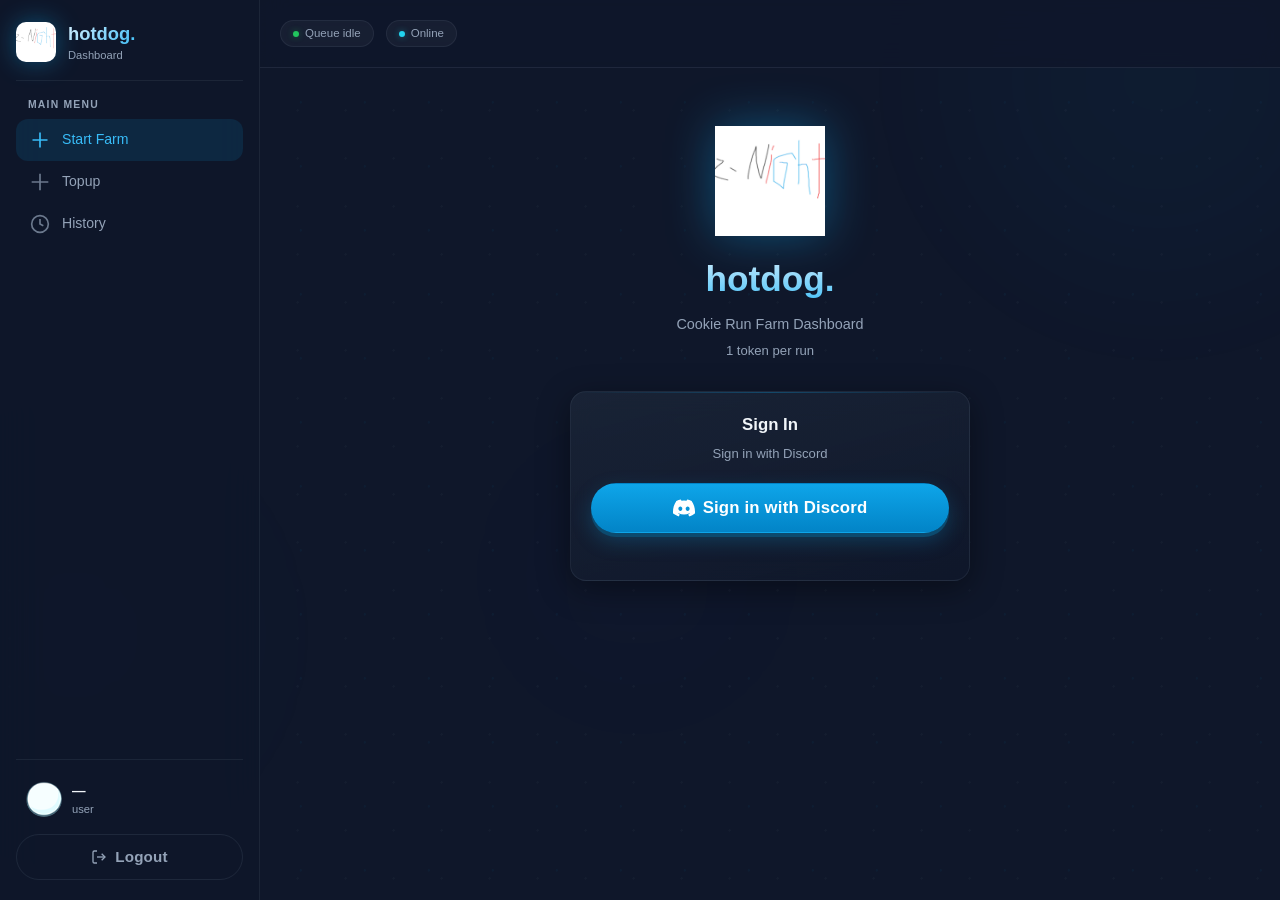
==== commit fd433bc2: "feat: glass admin UI redesign (blue/gray theme) + redeem code system + transaction history - New gla" ====
--- a/index.html
+++ b/index.html
@@ -1,375 +1,269 @@
-<!DOCTYPE html>
-<html lang="th">
-<head>
-  <meta charset="UTF-8" />
-  <meta name="viewport" content="width=device-width, initial-scale=1" />
-  <title>hotdog. — Dashboard</title>
-  <meta name="description" content="hotdog. Dashboard" />
-  <meta name="color-scheme" content="dark" />
-  <meta name="theme-color" content="#0f172a" />
-  <link rel="icon" href="assets/znight.png" type="image/png" />
-  <link rel="preconnect" href="https://fonts.googleapis.com" />
-  <link rel="preconnect" href="https://fonts.gstatic.com" crossorigin />
-  <link href="https://fonts.googleapis.com/css2?family=Inter:wght@400;500;600;700;800&display=swap" rel="stylesheet" />
-  <link rel="stylesheet" href="css/styles.css" />
-  <style>
-    :root { --font: 'Inter', 'Prompt', 'Segoe UI', sans-serif; --display: 'Inter', 'Baloo 2', sans-serif; }
-    .dash-layout { display: grid; grid-template-columns: 1fr 1fr; gap: 16px; }
-    @media (max-width: 860px) { .dash-layout { grid-template-columns: 1fr; } }
-    .discord-btn { background: #5865F2; border-color: rgba(255,255,255,0.15); box-shadow: 0 6px 0 #4752c4, 0 12px 24px rgba(88,101,242,0.3); }
-    .discord-btn:hover:not(:disabled) { filter: brightness(1.1); }
-    .login-stage { min-height: auto; padding: 20px 0; }
-    .tab-bar { display: flex; gap: 0; margin-bottom: 20px; background: rgba(30,41,59,0.6); border-radius: 12px; padding: 4px; border: 1px solid rgba(148,163,184,0.1); }
-    .tab-btn { flex: 1; padding: 10px 16px; background: transparent; border: none; color: #64748b; font-size: 0.9rem; font-weight: 600; cursor: pointer; border-radius: 8px; transition: all 0.2s; }
-    .tab-btn:hover { color: #94a3b8; background: rgba(255,255,255,0.03); }
-    .tab-btn.active { background: rgba(14,165,233,0.15); color: #22d3ee; box-shadow: 0 0 12px rgba(14,165,233,0.1); }
-    .tab-content { display: none; }
-    .tab-content.active { display: block; }
-    .topbar-stats { display: flex; align-items: center; gap: 8px; }
-    .pp-amounts { display: flex; gap: 8px; margin-bottom: 12px; flex-wrap: wrap; }
-    .pp-amt-btn { flex: 1; min-width: 50px; padding: 10px 8px; border-radius: 10px; border: 1px solid rgba(148,163,184,0.15); background: rgba(30,41,59,0.8); color: #94a3b8; font-size: 1rem; font-weight: 600; cursor: pointer; transition: all 0.15s; text-align: center; }
-    .pp-amt-btn:hover { border-color: rgba(14,165,233,0.3); color: #f1f5f9; }
-    .pp-amt-btn.active { border-color: #22d3ee; background: rgba(34,211,238,0.1); color: #22d3ee; }
-    .pp-qr-area { margin-top: 16px; }
-    .pp-qr-box { display: flex; flex-direction: column; align-items: center; padding: 16px; border-radius: 14px; background: rgba(255,255,255,0.05); border: 1px solid rgba(148,163,184,0.1); }
-    .pp-qr-img { width: 200px; height: 200px; border-radius: 10px; image-rendering: pixelated; }
-    .pp-qr-box p { text-align: center; }
-    @media (max-width: 480px) { .pp-amt-btn { min-width: 40px; padding: 8px 4px; font-size: 0.85rem; } .pp-qr-img { width: 160px; height: 160px; } }
-    .topbar-stat { font-size: 0.75rem; padding: 4px 10px; border-radius: 999px; background: rgba(30,41,59,0.8); border: 1px solid rgba(148,163,184,0.1); color: #94a3b8; white-space: nowrap; }
-    .topbar-stat-srv { color: #22d3ee; border-color: rgba(34,211,238,0.2); }
-    .topbar-profile { display: flex; align-items: center; gap: 8px; padding: 4px 10px 4px 4px; border-radius: 999px; background: rgba(30,41,59,0.8); border: 1px solid rgba(148,163,184,0.1); }
-    .topbar-avatar { width: 28px; height: 28px; border-radius: 50%; object-fit: cover; }
-    .topbar-username { font-size: 0.85rem; font-weight: 600; color: #f1f5f9; }
-    @media (max-width: 720px) { .topbar-stats { display: none; } }
-  </style>
-</head>
-<body>
-  <div class="bakery-bg" aria-hidden="true">
-    <div class="bakery-glow bakery-glow-a"></div>
-    <div class="bakery-glow bakery-glow-b"></div>
-    <div class="crumb-pattern"></div>
-  </div>
-
-  <header class="topbar">
-    <a class="brand" href="#" aria-label="hotdog.">
-      <img class="brand-logo" src="assets/znight.png" width="44" height="44" alt="hotdog." />
-      <span class="brand-text">
-        <span class="brand-title">hotdog.</span>
-        <span class="brand-sub">Dashboard</span>
-      </span>
-    </a>
-    <div class="topbar-actions">
-      <div id="topbar-stats" class="topbar-stats hidden">
-        <span class="topbar-stat" id="topbar-queue">Idle</span>
-        <span class="topbar-stat topbar-stat-srv" id="topbar-server">Online</span>
-      </div>
-      <div id="nav-balance" class="token-chip hidden">
-        <img src="assets/coin.png" alt="" width="22" height="22" />
-        <span id="nav-balance-num">0</span>
-      </div>
-      <div id="topbar-profile" class="topbar-profile hidden">
-        <img id="topbar-avatar" class="topbar-avatar" src="assets/img_snowman_mt_01.png" alt="" width="28" height="28" />
-        <span id="topbar-username">—</span>
-      </div>
-      <button type="button" id="logout-btn" class="btn btn-candy btn-logout hidden">Logout</button>
-    </div>
-  </header>
-
-  <main class="shell">
-    <!-- LOGIN -->
-    <section id="login-view" class="view">
-      <div class="login-stage" style="grid-template-columns:1fr;min-height:auto;max-width:440px;margin:0 auto">
-        <div class="login-hero" style="padding:0 0 12px">
-          <img class="hero-logo" src="assets/znight.png" width="120" height="120" alt="hotdog." />
-          <h1 class="hero-title">hotdog.</h1>
-          <p class="hero-lead">Cookie Run Farm Dashboard</p>
-          <p class="hero-note">1 token per run · Admin only</p>
-        </div>
-        <div class="panel login-panel" style="max-width:100%">
-          <h2 class="panel-title">Sign In</h2>
-          <p class="panel-hint">Sign in with Discord</p>
-          <button class="btn discord-btn" id="discord-login-btn" style="width:100%">
-            <svg width="24" height="24" viewBox="0 0 24 24" fill="white"><path d="M20.317 4.37a19.791 19.791 0 0 0-4.885-1.515.074.074 0 0 0-.079.037c-.21.375-.444.864-.608 1.25a18.27 18.27 0 0 0-5.487 0 12.64 12.64 0 0 0-.617-1.25.077.077 0 0 0-.079-.037A19.736 19.736 0 0 0 3.677 4.37a.07.07 0 0 0-.032.027C.533 9.046-.32 13.58.099 18.057a.082.082 0 0 0 .031.057 19.9 19.9 0 0 0 5.993 3.03.078.078 0 0 0 .084-.028 14.09 14.09 0 0 0 1.226-1.994.076.076 0 0 0-.041-.106 13.107 13.107 0 0 1-1.872-.892.077.077 0 0 1-.008-.128 10.2 10.2 0 0 0 .372-.292.074.074 0 0 1 .077-.01c3.928 1.793 8.18 1.793 12.062 0a.074.074 0 0 1 .078.01c.12.098.246.198.373.292a.077.077 0 0 1-.006.127 12.299 12.299 0 0 1-1.873.892.077.077 0 0 0-.041.107c.36.698.772 1.362 1.225 1.993a.076.076 0 0 0 .084.028 19.839 19.839 0 0 0 6.002-3.03.077.077 0 0 0 .032-.054c.5-5.177-.838-9.674-3.549-13.66a.061.061 0 0 0-.031-.03zM8.02 15.33c-1.183 0-2.157-1.085-2.157-2.419 0-1.333.956-2.419 2.157-2.419 1.21 0 2.176 1.096 2.157 2.42 0 1.333-.956 2.418-2.157 2.418zm7.975 0c-1.183 0-2.157-1.085-2.157-2.419 0-1.333.955-2.419 2.157-2.419 1.21 0 2.176 1.096 2.157 2.42 0 1.333-.946 2.418-2.157 2.418z"/></svg>
-            Sign in with Discord
-          </button>
-          <p id="login-status" class="status" role="status"></p>
-        </div>
-      </div>
-    </section>
-
-    <!-- DASHBOARD -->
-    <section id="user-view" class="view hidden">
-      <div class="tab-bar">
-        <button class="tab-btn active" data-tab="farm">Start Farm</button>
-        <button class="tab-btn" data-tab="topup">Topup</button>
-        <button class="tab-btn" data-tab="profile">Profile</button>
-      </div>
-
-      <div id="tab-farm" class="tab-content active">
-        <div class="dash-layout">
-          <div class="panel">
-            <div class="oven-head">
-              <div class="oven-titles">
-                <img src="assets/crc_cookie_stone_box.png" alt="" width="28" height="28" />
-                <div>
-                  <h2 class="panel-title" style="font-size:1.2rem">Start Farm Run</h2>
-                  <p class="panel-hint">Enter DevPlay account credentials</p>
-                </div>
-              </div>
-              <span class="pill" style="font-size:0.7rem">DevPlay</span>
-            </div>
-            <form id="farm-form" autocomplete="off" data-lpignore="true" data-1p-ignore="true" data-bwignore="true">
-              <div class="autofill-trap" aria-hidden="true">
-                <input type="text" name="username" tabindex="-1" autocomplete="username" />
-                <input type="password" name="password" tabindex="-1" autocomplete="current-password" />
-              </div>
-              <div class="grid-2">
-                <label class="field">
-                  <span>DevPlay Email</span>
-                  <input id="dp-acct-mail" name="ckr_dp_acct_mail" type="text" inputmode="email" required autocomplete="off" autocapitalize="off" autocorrect="off" spellcheck="false" data-lpignore="true" data-1p-ignore="true" placeholder="game account email" />
-                </label>
-                <label class="field">
-                  <span>DevPlay Password</span>
-                  <input id="dp-acct-secret" name="ckr_dp_acct_secret" type="password" required autocomplete="new-password" data-lpignore="true" data-1p-ignore="true" placeholder="••••••••" />
-                </label>
-              </div>
-              <div class="stat-grid">
-                <label class="field field-stat">
-                  <span class="field-stat-label">
-                    <span class="field-stat-name"><img src="assets/score.png" alt="" width="14" height="14" /> Score</span>
-                    <span class="field-stat-hint" id="farm-score-hint"></span>
-                  </span>
-                  <input id="farm-score" name="ckr_farm_score" type="text" inputmode="numeric" autocomplete="off" data-farm-num="1" value="0" />
-                </label>
-                <label class="field field-stat">
-                  <span class="field-stat-label">
-                    <span class="field-stat-name"><img src="assets/coin.png" alt="" width="14" height="14" /> Coins</span>
-                    <span class="field-stat-hint" id="farm-coin-hint"></span>
-                  </span>
-                  <input id="farm-coin" name="ckr_farm_coin" type="text" inputmode="numeric" autocomplete="off" data-farm-num="1" value="0" />
-                </label>
-                <label class="field field-stat">
-                  <span class="field-stat-label">
-                    <span class="field-stat-name"><img src="assets/level.png" alt="" width="14" height="14" /> XP</span>
-                    <span class="field-stat-hint" id="farm-exp-hint"></span>
-                  </span>
-                  <input id="farm-exp" name="ckr_farm_exp" type="text" inputmode="numeric" autocomplete="off" data-farm-num="1" value="0" />
-                </label>
-              </div>
-              <div class="xp-tools">
-                <button type="button" class="btn btn-ghost" id="xp-calc-open" style="width:100%;font-size:0.85rem">Calculate XP from Level</button>
-              </div>
-              <div id="xp-calc-card" class="xp-calc-card hidden" hidden>
-                <div class="xp-calc-head">
-                  <h3>XP Calculator</h3>
-                  <button type="button" class="xp-calc-close" id="xp-calc-close">×</button>
-                </div>
-                <p class="xp-calc-lead">Enter current and target level</p>
-                <div class="xp-calc-grid">
-                  <label class="field"><span>Current Lv</span><input id="xp-cur" type="number" min="1" max="110" value="25" /></label>
-                  <label class="field"><span>Target Lv</span><input id="xp-tgt" type="number" min="1" max="110" value="75" /></label>
-                </div>
-                <p class="xp-calc-result" id="xp-calc-result">Need <strong>0</strong> XP</p>
-                <button type="button" class="btn btn-candy" id="xp-calc-apply">Apply to XP Field</button>
-              </div>
-              <button class="btn btn-run" type="submit" id="farm-btn">
-                <img src="assets/tr_event_116.png" alt="" width="22" height="22" />
-                Start Farm · 1 Token
-              </button>
-              <p id="farm-status" class="status" role="status"></p>
-            </form>
-          </div>
-          <div>
-            <div class="panel" style="margin-bottom:16px">
-              <div class="oven-head">
-                <div class="oven-titles">
-                  <img src="assets/tr_ga170.png" alt="" width="28" height="28" />
-                  <div>
-                    <h2 class="panel-title" style="font-size:1.2rem">Farm Queue</h2>
-                    <p class="panel-hint">Live queue status</p>
-                  </div>
-                </div>
-                <span class="pill" id="queue-pill" style="font-size:0.7rem">—</span>
-              </div>
-              <div id="queue-panel" style="font-size:0.85rem;min-height:60px;display:flex;align-items:center;justify-content:center;color:#64748b">Loading...</div>
-            </div>
-          </div>
-        </div>
-      </div>
-
-      <div id="tab-topup" class="tab-content">
-        <div class="dash-layout">
-          <div class="panel">
-            <div class="oven-head">
-              <div class="oven-titles">
-                <img src="assets/PromptPay.png" alt="" width="28" height="28" />
-                <div>
-                  <h2 class="panel-title" style="font-size:1.2rem">PromptPay</h2>
-                  <p class="panel-hint">Top up with PromptPay</p>
-                </div>
-              </div>
-            </div>
-            <p style="font-size:0.85rem;color:#94a3b8;margin:0 0 12px">Select amount or enter custom</p>
-            <div class="pp-amounts" id="pp-amounts">
-              <button class="pp-amt-btn" data-amt="30">30</button>
-              <button class="pp-amt-btn" data-amt="50">50</button>
-              <button class="pp-amt-btn" data-amt="100">100</button>
-              <button class="pp-amt-btn" data-amt="200">200</button>
-              <button class="pp-amt-btn" data-amt="500">500</button>
-            </div>
-            <label class="field">
-              <span>Custom amount (THB)</span>
-              <input type="number" id="pp-amount" min="15" max="10000" value="100" />
-            </label>
-            <button class="btn btn-run" id="pp-generate-btn" style="width:100%">
-              <img src="assets/notice_b20.png" alt="" width="20" height="20" />
-              Generate QR Code
-            </button>
-            <div id="pp-qr-area" class="pp-qr-area hidden">
-              <div class="pp-qr-box">
-                <img id="pp-qr-img" class="pp-qr-img" src="" alt="PromptPay QR" />
-                <p id="pp-qr-amount" style="font-size:0.9rem;font-weight:600;color:#f1f5f9;margin:4px 0 0"></p>
-                <p id="pp-qr-ref" style="font-size:0.75rem;color:#64748b;margin:2px 0 0"></p>
-              </div>
-              <p id="pp-status" class="status" role="status"></p>
-              <div id="pp-verify-area" class="hidden">
-                <label class="field">
-                  <span>Upload payment slip screenshot</span>
-                  <input type="file" id="pp-slip-file" accept="image/png,image/jpeg,image/jpg" style="color:#94a3b8;font-size:0.85rem" />
-                </label>
-                <button class="btn btn-candy" id="pp-verify-btn" style="width:100%;margin-top:4px">
-                  <img src="assets/boost16_shop.png" alt="" width="18" height="18" />
-                  Verify Slip
-                </button>
-              </div>
-            </div>
-          </div>
-          <div>
-            <div class="panel" style="margin-bottom:16px">
-              <div class="oven-head">
-                <div class="oven-titles">
-                  <img src="assets/truemoney.png" alt="" width="28" height="28" />
-                  <div>
-                    <h2 class="panel-title" style="font-size:1.2rem">Redeem Voucher</h2>
-                    <p class="panel-hint">TrueMoney Wallet</p>
-                  </div>
-                </div>
-              </div>
-              <div id="voucher-status" class="status"></div>
-              <label class="field">
-                <span>Voucher URL</span>
-                <input type="url" id="voucher-url" placeholder="https://gift.truemoney.com/campaign/?v=..." />
-              </label>
-              <button class="btn btn-candy" id="voucher-btn" style="width:100%">
-                <img src="assets/boost16_shop.png" alt="" width="20" height="20" />
-                Redeem & Add Tokens
-              </button>
-            </div>
-            <div class="panel">
-              <div class="oven-head">
-                <div class="oven-titles">
-                  <img src="assets/tr_ga170.png" alt="" width="28" height="28" />
-                  <div>
-                    <h2 class="panel-title" style="font-size:1.2rem">Links</h2>
-                    <p class="panel-hint">Quick resources</p>
-                  </div>
-                </div>
-              </div>
-              <a href="https://discord.gg/SabrUQ3PCh" target="_blank" rel="noopener" class="btn btn-discord" style="margin-bottom:8px">
-                <svg width="22" height="22" viewBox="0 0 24 24" fill="white"><path d="M20.317 4.37a19.791 19.791 0 0 0-4.885-1.515.074.074 0 0 0-.079.037c-.21.375-.444.864-.608 1.25a18.27 18.27 0 0 0-5.487 0 12.64 12.64 0 0 0-.617-1.25.077.077 0 0 0-.079-.037A19.736 19.736 0 0 0 3.677 4.37a.07.07 0 0 0-.032.027C.533 9.046-.32 13.58.099 18.057a.082.082 0 0 0 .031.057 19.9 19.9 0 0 0 5.993 3.03.078.078 0 0 0 .084-.028 14.09 14.09 0 0 0 1.226-1.994.076.076 0 0 0-.041-.106 13.107 13.107 0 0 1-1.872-.892.077.077 0 0 1-.008-.128 10.2 10.2 0 0 0 .372-.292.074.074 0 0 1 .077-.01c3.928 1.793 8.18 1.793 12.062 0a.074.074 0 0 1 .078.01c.12.098.246.198.373.292a.077.077 0 0 1-.006.127 12.299 12.299 0 0 1-1.873.892.077.077 0 0 0-.041.107c.36.698.772 1.362 1.225 1.993a.076.076 0 0 0 .084.028 19.839 19.839 0 0 0 6.002-3.03.077.077 0 0 0 .032-.054c.5-5.177-.838-9.674-3.549-13.66a.061.061 0 0 0-.031-.03zM8.02 15.33c-1.183 0-2.157-1.085-2.157-2.419 0-1.333.956-2.419 2.157-2.419 1.21 0 2.176 1.096 2.157 2.42 0 1.333-.956 2.418-2.157 2.418zm7.975 0c-1.183 0-2.157-1.085-2.157-2.419 0-1.333.955-2.419 2.157-2.419 1.21 0 2.176 1.096 2.157 2.42 0 1.333-.946 2.418-2.157 2.418z"/></svg>
-                Contact Admin on Discord
-              </a>
-            </div>
-          </div>
-        </div>
-      </div>
-
-      <div id="tab-profile" class="tab-content">
-        <div class="panel" style="max-width:500px;margin:0 auto">
-          <div class="oven-head">
-            <div class="oven-titles">
-              <img src="assets/img_snowman_mt_01.png" alt="" width="28" height="28" />
-              <div>
-                <h2 class="panel-title" style="font-size:1.2rem">Profile</h2>
-                <p class="panel-hint">Your account info</p>
-              </div>
-            </div>
-          </div>
-          <div style="display:flex;flex-direction:column;align-items:center;gap:6px;padding:12px 0">
-            <img id="profile-avatar" class="topbar-avatar" src="assets/img_snowman_mt_01.png" alt="" width="56" height="56" style="width:56px;height:56px;border-radius:50%;object-fit:cover" />
-          </div>
-          <div style="display:flex;flex-direction:column;gap:10px;padding:4px 0">
-            <div style="display:flex;justify-content:space-between"><span style="color:#64748b">Username</span><strong id="profile-username">—</strong></div>
-            <div style="display:flex;justify-content:space-between"><span style="color:#64748b">Token Balance</span><strong id="profile-balance">0</strong></div>
-            <div style="display:flex;justify-content:space-between"><span style="color:#64748b">Role</span><strong id="profile-role">normal</strong></div>
-            <div style="display:flex;justify-content:space-between"><span style="color:#64748b">Login</span><strong>Discord</strong></div>
-          </div>
-          <a href="https://discord.gg/SabrUQ3PCh" target="_blank" rel="noopener" class="btn btn-discord" style="margin-bottom:8px;margin-top:8px">
-            <svg width="22" height="22" viewBox="0 0 24 24" fill="white"><path d="M20.317 4.37a19.791 19.791 0 0 0-4.885-1.515.074.074 0 0 0-.079.037c-.21.375-.444.864-.608 1.25a18.27 18.27 0 0 0-5.487 0 12.64 12.64 0 0 0-.617-1.25.077.077 0 0 0-.079-.037A19.736 19.736 0 0 0 3.677 4.37a.07.07 0 0 0-.032.027C.533 9.046-.32 13.58.099 18.057a.082.082 0 0 0 .031.057 19.9 19.9 0 0 0 5.993 3.03.078.078 0 0 0 .084-.028 14.09 14.09 0 0 0 1.226-1.994.076.076 0 0 0-.041-.106 13.107 13.107 0 0 1-1.872-.892.077.077 0 0 1-.008-.128 10.2 10.2 0 0 0 .372-.292.074.074 0 0 1 .077-.01c3.928 1.793 8.18 1.793 12.062 0a.074.074 0 0 1 .078.01c.12.098.246.198.373.292a.077.077 0 0 1-.006.127 12.299 12.299 0 0 1-1.873.892.077.077 0 0 0-.041.107c.36.698.772 1.362 1.225 1.993a.076.076 0 0 0 .084.028 19.839 19.839 0 0 0 6.002-3.03.077.077 0 0 0 .032-.054c.5-5.177-.838-9.674-3.549-13.66a.061.061 0 0 0-.031-.03zM8.02 15.33c-1.183 0-2.157-1.085-2.157-2.419 0-1.333.956-2.419 2.157-2.419 1.21 0 2.176 1.096 2.157 2.42 0 1.333-.956 2.418-2.157 2.418zm7.975 0c-1.183 0-2.157-1.085-2.157-2.419 0-1.333.955-2.419 2.157-2.419 1.21 0 2.176 1.096 2.157 2.42 0 1.333-.946 2.418-2.157 2.418z"/></svg>
-            Contact Admin on Discord
-          </a>
-        </div>
-      </div>
-    </section>
-  </main>
-
-  <footer class="footer">
-    <img src="assets/znight.png" alt="" width="24" height="24" />
-    <p>hotdog. · Dashboard</p>
-  </footer>
-
-  <!-- Run status popup -->
-  <div id="run-status-root" class="run-status-root hidden" aria-hidden="true">
-    <div class="run-status-backdrop"></div>
-    <div class="run-status-sheet" role="dialog" aria-modal="true" aria-labelledby="run-status-title">
-      <div class="run-status-head">
-        <div class="run-status-title-row">
-          <img src="assets/pet81_jelly.png" alt="" width="22" height="22" />
-          <h2 id="run-status-title">Farm Status</h2>
-        </div>
-        <button type="button" id="run-status-close" class="run-status-close" aria-label="Close" disabled>×</button>
-      </div>
-      <p id="run-status-subtitle" class="run-status-subtitle">Farming… do not close until complete</p>
-      <ul id="farm-log" class="run-status-list" aria-live="polite"></ul>
-    </div>
-  </div>
-
-  <!-- Modals -->
-  <div id="modal-root" class="modal-root hidden" aria-hidden="true">
-    <div class="modal-backdrop"></div>
-    <div class="modal-card" role="dialog" aria-modal="true" aria-labelledby="modal-title">
-      <img id="modal-icon" class="modal-icon" src="assets/tr_event_116.png" alt="" width="56" height="56" />
-      <h2 id="modal-title" class="modal-title">—</h2>
-      <div id="modal-body" class="modal-body">—</div>
-      <div id="modal-actions" class="modal-actions"></div>
-    </div>
-  </div>
-
-  <script src="js/config.js"></script>
-  <script src="js/level_xp.js"></script>
-  <script src="https://cdn.jsdelivr.net/npm/@supabase/supabase-js@2"></script>
-  <script src="js/app.js"></script>
-  <script>
-    document.getElementById('discord-login-btn').addEventListener('click', async () => {
-      const btn = document.getElementById('discord-login-btn');
-      const status = document.getElementById('login-status');
-      btn.disabled = true;
-      status.textContent = 'Redirecting to Discord...';
-      try {
-        const api = window.CKR_CONFIG?.API_BASE || 'https://ckr-wwdc-x0pe.onrender.com';
-        const res = await fetch(api + '/api/auth/discord');
-        const data = await res.json();
-        if (data.ok && data.url) {
-          window.location.href = data.url;
-        } else {
-          status.textContent = 'Discord login not configured on server';
-          btn.disabled = false;
-        }
-      } catch (e) {
-        status.textContent = 'Failed: ' + e.message;
-        btn.disabled = false;
-      }
-    });
-  </script>
-</body>
-</html>+﻿<!DOCTYPE html>
+<html lang="th">
+<head>
+<meta charset="UTF-8" />
+<meta name="viewport" content="width=device-width, initial-scale=1" />
+<title>hotdog. — Dashboard</title>
+<meta name="color-scheme" content="dark" />
+<meta name="theme-color" content="#0b1120" />
+<link rel="icon" href="assets/znight.png" type="image/png" />
+<link rel="preconnect" href="https://fonts.googleapis.com" />
+<link rel="preconnect" href="https://fonts.gstatic.com" crossorigin />
+<link href="https://fonts.googleapis.com/css2?family=Inter:wght@400;500;600;700;800&family=Space+Mono:wght@400;700&display=swap" rel="stylesheet" />
+<link rel="stylesheet" href="css/glass-theme.css" />
+<link rel="stylesheet" href="css/styles.css" />
+</head>
+<body>
+<div class="bg-orbs" aria-hidden="true"><div class="orb orb-1"></div><div class="orb orb-2"></div><div class="orb orb-3"></div><div class="dots"></div></div>
+
+<div class="dashboard">
+  <aside class="sidebar" id="sidebar">
+    <div class="sidebar-header">
+      <img class="sidebar-logo" src="assets/znight.png" alt="" width="40" height="40" />
+      <div><div class="sidebar-title">hotdog.</div><div class="sidebar-sub">Dashboard</div></div>
+    </div>
+    <nav class="sidebar-nav">
+      <div class="nav-section">
+        <div class="nav-section-title">Main Menu</div>
+        <ul style="list-style:none;padding:0;margin:0">
+          <li class="nav-item"><button class="nav-link active" data-tab="farm"><svg fill="none" stroke="currentColor" stroke-width="2" viewBox="0 0 24 24"><path d="M3 12h18M12 3v18"/></svg>Start Farm</button></li>
+          <li class="nav-item"><button class="nav-link" data-tab="topup"><svg fill="none" stroke="currentColor" stroke-width="2" viewBox="0 0 24 24"><path d="M12 2v20M2 12h20"/></svg>Topup</button></li>
+          <li class="nav-item"><button class="nav-link" data-tab="history"><svg fill="none" stroke="currentColor" stroke-width="2" viewBox="0 0 24 24"><circle cx="12" cy="12" r="10"/><path d="M12 6v6l4 2"/></svg>History</button></li>
+        </ul>
+      </div>
+    </nav>
+    <div class="sidebar-footer">
+      <div class="sidebar-user" id="sidebar-user">
+        <img id="sidebar-avatar" class="sidebar-user-avatar" src="assets/img_snowman_mt_01.png" alt="" />
+        <div><div class="sidebar-user-name" id="sidebar-username">—</div><div class="sidebar-user-role" id="sidebar-role">user</div></div>
+      </div>
+      <button class="btn btn-ghost btn-sm btn-block" id="logout-btn" style="margin-top:8px">
+        <svg width="16" height="16" fill="none" stroke="currentColor" stroke-width="2" viewBox="0 0 24 24"><path d="M9 21H5a2 2 0 0 1-2-2V5a2 2 0 0 1 2-2h4"/><polyline points="16 17 21 12 16 7"/><line x1="21" y1="12" x2="9" y2="12"/></svg> Logout
+      </button>
+    </div>
+  </aside>
+
+  <div class="main-content">
+    <header class="topbar">
+      <div class="topbar-left">
+        <div class="topbar-stat" id="topbar-queue"><span class="dot green"></span>Queue idle</div>
+        <div class="topbar-stat" id="topbar-server"><span class="dot cyan"></span>Online</div>
+      </div>
+      <div class="topbar-right">
+        <div class="token-chip hidden" id="nav-balance"><img src="assets/coin.png" alt="" /><span id="nav-balance-num">0</span></div>
+        <div class="topbar-profile hidden" id="topbar-profile">
+          <img id="topbar-avatar" src="assets/img_snowman_mt_01.png" alt="" />
+          <span id="topbar-username">—</span>
+        </div>
+      </div>
+    </header>
+
+    <main class="shell">
+      <section id="login-view" class="view">
+        <div class="admin-hero">
+          <img src="assets/znight.png" width="110" height="110" alt="" style="margin:0 auto 16px;filter:drop-shadow(0 0 24px rgba(14,165,233,0.4))" />
+          <h1>hotdog.</h1><p>Cookie Run Farm Dashboard</p>
+          <p style="color:var(--text-muted);font-size:.82rem;margin-top:6px">1 token per run</p>
+        </div>
+        <div style="max-width:400px;margin:0 auto">
+          <div class="glass-card" style="text-align:center">
+            <h2 class="card-title" style="justify-content:center;margin-bottom:6px">Sign In</h2>
+            <p class="card-subtitle" style="margin-bottom:18px">Sign in with Discord</p>
+            <button class="btn btn-primary btn-block" id="discord-login-btn">
+              <svg width="22" height="22" viewBox="0 0 24 24" fill="white"><path d="M20.317 4.37a19.791 19.791 0 0 0-4.885-1.515.074.074 0 0 0-.079.037c-.21.375-.444.864-.608 1.25a18.27 18.27 0 0 0-5.487 0 12.64 12.64 0 0 0-.617-1.25.077.077 0 0 0-.079-.037A19.736 19.736 0 0 0 3.677 4.37a.07.07 0 0 0-.032.027C.533 9.046-.32 13.58.099 18.057a.082.082 0 0 0 .031.057 19.9 19.9 0 0 0 5.993 3.03.078.078 0 0 0 .084-.028 14.09 14.09 0 0 0 1.226-1.994.076.076 0 0 0-.041-.106 13.107 13.107 0 0 1-1.872-.892.077.077 0 0 1-.008-.128 10.2 10.2 0 0 0 .372-.292.074.074 0 0 1 .077-.01c3.928 1.793 8.18 1.793 12.062 0a.074.074 0 0 1 .078.01c.12.098.246.198.373.292a.077.077 0 0 1-.006.127 12.299 12.299 0 0 1-1.873.892.077.077 0 0 0-.041.107c.36.698.772 1.362 1.225 1.993a.076.076 0 0 0 .084.028 19.839 19.839 0 0 0 6.002-3.03.077.077 0 0 0 .032-.054c.5-5.177-.838-9.674-3.549-13.66a.061.061 0 0 0-.031-.03zM8.02 15.33c-1.183 0-2.157-1.085-2.157-2.419 0-1.333.956-2.419 2.157-2.419 1.21 0 2.176 1.096 2.157 2.42 0 1.333-.956 2.418-2.157 2.418zm7.975 0c-1.183 0-2.157-1.085-2.157-2.419 0-1.333.955-2.419 2.157-2.419 1.21 0 2.176 1.096 2.157 2.42 0 1.333-.946 2.418-2.157 2.418z"/></svg>
+              Sign in with Discord
+            </button>
+            <p id="login-status" class="card-subtitle" style="margin-top:12px;min-height:1.2em"></p>
+          </div>
+        </div>
+      </section>
+
+      <section id="user-view" class="view hidden">
+        <div class="tab-bar">
+          <button class="tab-btn active" data-tab="farm">Start Farm</button>
+          <button class="tab-btn" data-tab="topup">Topup</button>
+          <button class="tab-btn" data-tab="history">History</button>
+          <button class="tab-btn" data-tab="profile">Profile</button>
+        </div>
+
+        <div id="tab-farm" class="tab-content active">
+          <div class="content-grid">
+            <div class="glass-card">
+              <div class="card-header">
+                <div class="card-title"><img src="assets/crc_cookie_stone_box.png" alt="" />Start Farm Run</div>
+                <span class="status-badge pending" style="font-size:.7rem">DevPlay</span>
+              </div>
+              <p class="card-subtitle" style="margin-bottom:16px">Enter DevPlay account credentials</p>
+              <form id="farm-form" autocomplete="off" data-lpignore="true" data-1p-ignore="true" data-bwignore="true">
+                <div class="autofill-trap" aria-hidden="true">
+                  <input type="text" name="username" tabindex="-1" autocomplete="username" />
+                  <input type="password" name="password" tabindex="-1" autocomplete="current-password" />
+                </div>
+                <div class="grid-2">
+                  <label class="field"><span>DevPlay Email</span><input id="dp-acct-mail" type="text" inputmode="email" required autocomplete="off" autocapitalize="off" autocorrect="off" spellcheck="false" data-lpignore="true" data-1p-ignore="true" placeholder="game account email" /></label>
+                  <label class="field"><span>DevPlay Password</span><input id="dp-acct-secret" type="password" required autocomplete="new-password" data-lpignore="true" data-1p-ignore="true" placeholder="password" /></label>
+                </div>
+                <div class="grid-3">
+                  <label class="field" style="padding:8px 10px;background:rgba(0,0,0,0.15);border-radius:var(--radius-sm);border:1px solid var(--glass-border);margin-bottom:8px">
+                    <span style="display:flex;justify-content:space-between;font-size:.78rem"><span><img src="assets/score.png" alt="" width="14" height="14" /> Score</span><span id="farm-score-hint" style="color:var(--primary-light)"></span></span>
+                    <input id="farm-score" type="text" inputmode="numeric" autocomplete="off" data-farm-num="1" value="0" style="background:transparent;border:none;padding:4px 0;min-height:auto" />
+                  </label>
+                  <label class="field" style="padding:8px 10px;background:rgba(0,0,0,0.15);border-radius:var(--radius-sm);border:1px solid var(--glass-border);margin-bottom:8px">
+                    <span style="display:flex;justify-content:space-between;font-size:.78rem"><span><img src="assets/coin.png" alt="" width="14" height="14" /> Coins</span><span id="farm-coin-hint" style="color:var(--primary-light)"></span></span>
+                    <input id="farm-coin" type="text" inputmode="numeric" autocomplete="off" data-farm-num="1" value="0" style="background:transparent;border:none;padding:4px 0;min-height:auto" />
+                  </label>
+                  <label class="field" style="padding:8px 10px;background:rgba(0,0,0,0.15);border-radius:var(--radius-sm);border:1px solid var(--glass-border);margin-bottom:8px">
+                    <span style="display:flex;justify-content:space-between;font-size:.78rem"><span><img src="assets/level.png" alt="" width="14" height="14" /> XP</span><span id="farm-exp-hint" style="color:var(--primary-light)"></span></span>
+                    <input id="farm-exp" type="text" inputmode="numeric" autocomplete="off" data-farm-num="1" value="0" style="background:transparent;border:none;padding:4px 0;min-height:auto" />
+                  </label>
+                </div>
+                <button type="button" class="btn btn-ghost btn-sm btn-block" id="xp-calc-open" style="margin-bottom:12px">Calculate XP from Level</button>
+                <div id="xp-calc-card" class="hidden" style="padding:14px;border-radius:var(--radius-sm);background:rgba(14,165,233,0.05);border:1px solid rgba(14,165,233,0.15);margin-bottom:12px">
+                  <div style="display:flex;justify-content:space-between;align-items:center;margin-bottom:8px"><strong style="color:var(--text-primary)">XP Calculator</strong><button type="button" id="xp-calc-close" style="background:none;border:none;color:var(--text-muted);font-size:1.2rem;cursor:pointer;padding:0 4px">&times;</button></div>
+                  <p class="card-subtitle" style="margin-bottom:10px">Enter current and target level</p>
+                  <div class="grid-2"><label class="field"><span>Current Lv</span><input id="xp-cur" type="number" min="1" max="110" value="25" /></label><label class="field"><span>Target Lv</span><input id="xp-tgt" type="number" min="1" max="110" value="75" /></label></div>
+                  <p id="xp-calc-result" style="padding:10px;background:rgba(0,0,0,0.2);border-radius:8px;text-align:center;color:var(--text-primary);margin:4px 0 10px;font-size:.85rem">Need <strong style="color:var(--primary-light)">0</strong> XP</p>
+                  <button type="button" class="btn btn-primary btn-sm btn-block" id="xp-calc-apply">Apply to XP Field</button>
+                </div>
+                <button class="btn btn-primary btn-block" type="submit" id="farm-btn" style="margin-top:4px">
+                  <img src="assets/tr_event_116.png" alt="" width="20" height="20" />
+                  Start Farm &middot; 1 Token
+                </button>
+                <p id="farm-status" class="card-subtitle" style="margin-top:8px;min-height:1.2em"></p>
+              </form>
+            </div>
+            <div>
+              <div class="glass-card" style="margin-bottom:16px">
+                <div class="card-header">
+                  <div class="card-title"><img src="assets/tr_ga170.png" alt="" />Farm Queue</div>
+                  <span id="queue-pill" class="status-badge pending" style="font-size:.7rem">Idle</span>
+                </div>
+                <div id="queue-panel" class="card-subtitle" style="min-height:60px;display:flex;align-items:center;justify-content:center">Loading...</div>
+              </div>
+            </div>
+          </div>
+        </div>
+
+        <div id="tab-topup" class="tab-content">
+          <div class="content-grid">
+            <div class="glass-card">
+              <div class="card-header">
+                <div class="card-title"><img src="assets/PromptPay.png" alt="" />PromptPay Topup</div>
+              </div>
+              <p class="card-subtitle" style="margin-bottom:12px">Select amount or enter custom</p>
+              <div class="pp-amounts" id="pp-amounts">
+                <button class="pp-amt-btn" data-amt="30">30</button>
+                <button class="pp-amt-btn" data-amt="50">50</button>
+                <button class="pp-amt-btn" data-amt="100">100</button>
+                <button class="pp-amt-btn" data-amt="200">200</button>
+                <button class="pp-amt-btn" data-amt="500">500</button>
+              </div>
+              <label class="field"><span>Custom amount (THB)</span><input type="number" id="pp-amount" min="15" max="10000" value="100" /></label>
+              <button class="btn btn-primary btn-block" id="pp-generate-btn"><img src="assets/notice_b20.png" alt="" width="18" height="18" /> Generate QR Code</button>
+              <div id="pp-qr-area" class="pp-qr-area hidden">
+                <div class="pp-qr-box">
+                  <img id="pp-qr-img" class="pp-qr-img" src="" alt="PromptPay QR" />
+                  <p id="pp-qr-amount" style="font-size:.85rem;font-weight:600;color:var(--text-primary);margin:4px 0 0"></p>
+                  <p id="pp-qr-ref" style="font-size:.72rem;color:var(--text-muted);margin:2px 0 0"></p>
+                </div>
+                <p id="pp-status" class="card-subtitle" style="margin-top:8px;min-height:1.2em"></p>
+                <div id="pp-verify-area" class="hidden">
+                  <label class="field"><span>Upload payment slip</span><input type="file" id="pp-slip-file" accept="image/png,image/jpeg,image/jpg" style="color:var(--text-secondary);font-size:.82rem" /></label>
+                  <button class="btn btn-soft btn-block" id="pp-verify-btn"><img src="assets/boost16_shop.png" alt="" width="16" height="16" /> Verify Slip</button>
+                </div>
+              </div>
+            </div>
+            <div>
+              <div class="glass-card" style="margin-bottom:16px">
+                <div class="card-header">
+                  <div class="card-title"><img src="assets/truemoney.png" alt="" />Redeem Voucher</div>
+                </div>
+                <div id="voucher-status" class="card-subtitle" style="min-height:1.2em"></div>
+                <label class="field"><span>Voucher URL</span><input type="url" id="voucher-url" placeholder="https://gift.truemoney.com/campaign/?v=..." /></label>
+                <button class="btn btn-soft btn-block" id="voucher-btn"><img src="assets/boost16_shop.png" alt="" width="18" height="18" /> Redeem &amp; Add Tokens</button>
+              </div>
+              <div class="glass-card">
+                <div class="card-header">
+                  <div class="card-title"><img src="assets/icon_giftpoint.png" alt="" />Redeem Code</div>
+                </div>
+                <p class="card-subtitle" style="margin-bottom:10px">Enter a redeem code to get tokens</p>
+                <div id="redeem-status" class="card-subtitle" style="min-height:1.2em"></div>
+                <label class="field"><span>Redeem Code</span><input type="text" id="redeem-code-input" placeholder="Enter code" style="text-transform:uppercase" /></label>
+                <button class="btn btn-primary btn-block" id="redeem-btn"><img src="assets/coin.png" alt="" width="18" height="18" /> Redeem Code</button>
+              </div>
+            </div>
+          </div>
+        </div>
+
+        <div id="tab-history" class="tab-content">
+          <div class="glass-card">
+            <div class="card-header"><div class="card-title"><svg width="22" height="22" fill="none" stroke="currentColor" stroke-width="2" viewBox="0 0 24 24"><circle cx="12" cy="12" r="10"/><path d="M12 6v6l4 2"/></svg>Transaction History</div></div>
+            <div id="history-status" class="card-subtitle" style="min-height:1.2em;margin-bottom:12px"></div>
+            <div id="history-list" class="history-list"><p style="text-align:center;color:var(--text-muted);padding:20px">No history yet</p></div>
+          </div>
+        </div>
+
+        <div id="tab-profile" class="tab-content">
+          <div class="glass-card" style="max-width:500px;margin:0 auto">
+            <div class="card-header"><div class="card-title"><img src="assets/img_snowman_mt_01.png" alt="" />Profile</div></div>
+            <div style="display:flex;flex-direction:column;align-items:center;gap:8px;padding:12px 0">
+              <img id="profile-avatar" src="assets/img_snowman_mt_01.png" alt="" width="60" height="60" style="border-radius:50%;object-fit:cover" />
+            </div>
+            <div style="display:flex;flex-direction:column;gap:10px">
+              <div style="display:flex;justify-content:space-between;padding:8px 12px;background:rgba(0,0,0,0.1);border-radius:8px"><span style="color:var(--text-muted)">Username</span><strong id="profile-username">—</strong></div>
+              <div style="display:flex;justify-content:space-between;padding:8px 12px;background:rgba(0,0,0,0.1);border-radius:8px"><span style="color:var(--text-muted)">Token Balance</span><strong id="profile-balance" style="color:var(--primary-light)">0</strong></div>
+              <div style="display:flex;justify-content:space-between;padding:8px 12px;background:rgba(0,0,0,0.1);border-radius:8px"><span style="color:var(--text-muted)">Role</span><strong id="profile-role">normal</strong></div>
+              <div style="display:flex;justify-content:space-between;padding:8px 12px;background:rgba(0,0,0,0.1);border-radius:8px"><span style="color:var(--text-muted)">Login</span><strong>Discord</strong></div>
+            </div>
+          </div>
+        </div>
+      </section>
+    </main>
+  </div>
+</div>
+
+<div class="mobile-toggle" id="mobile-toggle" aria-label="Toggle menu"><svg fill="none" stroke="currentColor" stroke-width="2" viewBox="0 0 24 24"><line x1="3" y1="6" x2="21" y2="6"/><line x1="3" y1="12" x2="21" y2="12"/><line x1="3" y1="18" x2="21" y2="18"/></svg></div>
+
+<div class="run-status-root hidden" id="run-status-root" aria-hidden="true">
+  <div class="run-status-backdrop"></div>
+  <div class="run-status-sheet" role="dialog" aria-modal="true" aria-labelledby="run-status-title">
+    <div class="run-status-head">
+      <h2 id="run-status-title">Farm Status</h2>
+      <button type="button" id="run-status-close" class="run-status-close" aria-label="Close" disabled>&times;</button>
+    </div>
+    <p id="run-status-subtitle" class="run-status-subtitle">Farming&hellip; do not close until complete</p>
+    <ul id="farm-log" class="run-status-list" aria-live="polite"></ul>
+  </div>
+</div>
+
+<div class="modal-root hidden" id="modal-root" aria-hidden="true">
+  <div class="modal-backdrop"></div>
+  <div class="modal-card" role="dialog" aria-modal="true" aria-labelledby="modal-title">
+    <img id="modal-icon" class="modal-icon" src="assets/tr_event_116.png" alt="" width="52" height="52" />
+    <h2 id="modal-title" class="modal-title">—</h2>
+    <div id="modal-body" class="modal-body">—</div>
+    <div id="modal-actions" class="modal-actions"></div>
+  </div>
+</div>
+
+<script src="js/config.js"></script>
+<script src="js/level_xp.js"></script>
+<script src="https://cdn.jsdelivr.net/npm/@supabase/supabase-js@2"></script>
+<script src="js/app.js"></script>
+<script>
+document.getElementById('discord-login-btn').addEventListener('click', async () => {
+  const btn = document.getElementById('discord-login-btn');
+  const status = document.getElementById('login-status');
+  btn.disabled = true;
+  status.textContent = 'Redirecting to Discord...';
+  try {
+    const api = window.CKR_CONFIG?.API_BASE || 'https://ckr-wwdc-x0pe.onrender.com';
+    const res = await fetch(api + '/api/auth/discord');
+    const data = await res.json();
+    if (data.ok && data.url) { window.location.href = data.url; }
+    else { status.textContent = 'Discord login not configured on server'; btn.disabled = false; }
+  } catch (e) { status.textContent = 'Failed: ' + e.message; btn.disabled = false; }
+});
+</script>
+</body>
+</html>
--- a/css/glass-theme.css
+++ b/css/glass-theme.css
@@ -0,0 +1,286 @@
+:root {
+  --primary: #0ea5e9;
+  --primary-light: #38bdf8;
+  --primary-dark: #0284c7;
+  --primary-deeper: #0369a1;
+  --accent: #22d3ee;
+  --accent-soft: rgba(34,211,238,0.12);
+  --success: #22c55e;
+  --warning: #fbbf24;
+  --danger: #f87171;
+  --info: #0ea5e9;
+  --bg-deep: #0b1120;
+  --bg-mid: #111827;
+  --bg-card: #1e293b;
+  --bg-surface: #334155;
+  --text-primary: #f1f5f9;
+  --text-secondary: #94a3b8;
+  --text-muted: #64748b;
+  --glass-bg: rgba(255,255,255,0.04);
+  --glass-border: rgba(148,163,184,0.1);
+  --glass-hover: rgba(255,255,255,0.07);
+  --glass-shadow: 0 8px 32px rgba(0,0,0,0.4);
+  --border-radius: 16px;
+  --radius-sm: 10px;
+  --card-padding: 20px;
+  --sidebar-width: 260px;
+  --topbar-height: 64px;
+  --font: 'Inter','Prompt','Segoe UI',sans-serif;
+  --display: 'Inter','Baloo 2',sans-serif;
+  color-scheme: dark;
+}
+*{box-sizing:border-box;margin:0;padding:0}
+html,body{min-height:100%;background:var(--bg-deep);color:var(--text-primary);font-family:var(--font);font-size:15px;line-height:1.55;-webkit-font-smoothing:antialiased;scroll-behavior:smooth}
+a{color:inherit;text-decoration:none}
+img{max-width:100%;display:block}
+button,input,select,textarea{font:inherit;color:inherit}
+.hidden{display:none!important}
+::-webkit-scrollbar{width:6px;height:6px}
+::-webkit-scrollbar-track{background:transparent}
+::-webkit-scrollbar-thumb{background:var(--glass-border);border-radius:3px}
+::-webkit-scrollbar-thumb:hover{background:rgba(148,163,184,0.25)}
+
+/* Background */
+.bg-orbs{position:fixed;inset:0;pointer-events:none;overflow:hidden;z-index:0}
+.bg-orbs .orb{position:absolute;border-radius:50%;filter:blur(80px);opacity:.3}
+.bg-orbs .orb-1{width:400px;height:400px;top:-120px;right:-80px;background:rgba(14,165,233,0.12)}
+.bg-orbs .orb-2{width:350px;height:350px;bottom:10%;left:-100px;background:rgba(34,211,238,0.08)}
+.bg-orbs .orb-3{width:250px;height:250px;top:50%;left:40%;background:rgba(99,102,241,0.06)}
+.bg-orbs .dots{position:absolute;inset:0;opacity:.04;background-image:radial-gradient(circle at 20% 30%,#94a3b8 1px,transparent 1.5px),radial-gradient(circle at 70% 60%,#0ea5e9 1px,transparent 1.5px);background-size:48px 48px,64px 64px}
+
+/* Layout */
+.dashboard{display:flex;min-height:100vh;position:relative;z-index:1}
+
+/* Sidebar */
+.sidebar{position:fixed;top:0;left:0;width:var(--sidebar-width);height:100vh;z-index:100;display:flex;flex-direction:column;padding:20px 16px;background:rgba(15,23,42,0.85);backdrop-filter:blur(20px);-webkit-backdrop-filter:blur(20px);border-right:1px solid var(--glass-border);overflow-y:auto;transition:transform .3s ease}
+.sidebar-header{display:flex;align-items:center;gap:12px;padding-bottom:16px;border-bottom:1px solid var(--glass-border);margin-bottom:16px}
+.sidebar-logo{width:40px;height:40px;border-radius:10px;filter:drop-shadow(0 0 12px rgba(14,165,233,0.4));animation:logo-pulse 3.5s ease-in-out infinite}
+.sidebar-title{font-family:var(--display);font-weight:700;font-size:1.15rem;background:linear-gradient(135deg,#e0f2fe,#38bdf8);-webkit-background-clip:text;background-clip:text;color:transparent}
+.sidebar-sub{font-size:.7rem;color:var(--text-muted);margin-top:-2px}
+.sidebar-nav{flex:1;display:flex;flex-direction:column;gap:4px}
+.nav-section{margin-bottom:16px}
+.nav-section-title{font-size:.65rem;font-weight:600;text-transform:uppercase;letter-spacing:1.2px;color:var(--text-muted);padding:0 12px;margin-bottom:6px}
+.nav-item{list-style:none}
+.nav-link{display:flex;align-items:center;gap:12px;padding:10px 14px;border-radius:var(--radius-sm);color:var(--text-secondary);font-size:.88rem;font-weight:500;transition:all .15s;cursor:pointer;background:transparent;border:none;width:100%;text-align:left}
+.nav-link:hover{background:var(--glass-hover);color:var(--text-primary)}
+.nav-link.active{background:rgba(14,165,233,0.12);color:var(--primary-light)}
+.nav-link svg{width:20px;height:20px;flex-shrink:0;opacity:.7}
+.nav-link.active svg{opacity:1}
+.nav-badge{margin-left:auto;font-size:.65rem;padding:2px 8px;border-radius:999px;background:rgba(14,165,233,0.15);color:var(--primary-light)}
+.sidebar-footer{padding-top:12px;border-top:1px solid var(--glass-border);margin-top:auto}
+.sidebar-user{display:flex;align-items:center;gap:10px;padding:8px 10px;border-radius:var(--radius-sm);transition:background .15s;cursor:pointer}
+.sidebar-user:hover{background:var(--glass-hover)}
+.sidebar-user-avatar{width:36px;height:36px;border-radius:50%;object-fit:cover}
+.sidebar-user-name{font-size:.85rem;font-weight:600;color:var(--text-primary)}
+.sidebar-user-role{font-size:.7rem;color:var(--text-muted)}
+
+/* Main */
+.main-content{flex:1;margin-left:var(--sidebar-width);padding:0;min-height:100vh;display:flex;flex-direction:column}
+
+/* Topbar */
+.topbar{position:sticky;top:0;z-index:50;display:flex;align-items:center;justify-content:space-between;gap:12px;padding:0 24px;height:var(--topbar-height);background:rgba(11,17,32,0.8);backdrop-filter:blur(14px);-webkit-backdrop-filter:blur(14px);border-bottom:1px solid var(--glass-border)}
+.topbar-left{display:flex;align-items:center;gap:12px}
+.topbar-right{display:flex;align-items:center;gap:10px}
+.topbar-stat{font-size:.72rem;padding:4px 12px;border-radius:999px;background:var(--glass-bg);border:1px solid var(--glass-border);color:var(--text-secondary);white-space:nowrap;display:flex;align-items:center;gap:6px}
+.topbar-stat .dot{width:6px;height:6px;border-radius:50%;display:inline-block}
+.topbar-stat .dot.green{background:var(--success);box-shadow:0 0 6px rgba(34,197,94,.4)}
+.topbar-stat .dot.cyan{background:var(--accent);box-shadow:0 0 6px rgba(34,211,238,.4)}
+.token-chip{display:inline-flex;align-items:center;gap:6px;padding:4px 12px 4px 6px;border-radius:999px;background:rgba(14,165,233,0.08);border:1px solid rgba(14,165,233,0.2);font-family:var(--display);font-weight:700;font-size:.95rem;color:var(--primary-light)}
+.token-chip img{width:20px;height:20px}
+.topbar-profile{display:flex;align-items:center;gap:8px;padding:3px 10px 3px 3px;border-radius:999px;background:var(--glass-bg);border:1px solid var(--glass-border)}
+.topbar-profile img{width:30px;height:30px;border-radius:50%;object-fit:cover}
+.topbar-profile span{font-size:.82rem;font-weight:600}
+
+/* Content Shell */
+.shell{padding:24px;flex:1;max-width:1200px;width:100%}
+.view{animation:fadeInUp .4s ease}
+
+/* Page Header */
+.page-header{display:flex;align-items:center;justify-content:space-between;gap:12px;margin-bottom:24px}
+.page-header h1{font-family:var(--display);font-size:1.5rem;font-weight:700}
+.page-breadcrumb{font-size:.78rem;color:var(--text-muted)}
+
+/* Glass Card */
+.glass-card{background:linear-gradient(165deg,rgba(30,41,59,0.7),rgba(15,23,42,0.9));border:1px solid var(--glass-border);border-radius:var(--border-radius);padding:var(--card-padding);box-shadow:var(--glass-shadow);backdrop-filter:blur(12px);-webkit-backdrop-filter:blur(12px);position:relative;overflow:hidden;animation:fadeInUp .4s ease}
+.glass-card::before{content:'';position:absolute;top:0;left:0;right:0;height:1px;background:linear-gradient(90deg,transparent,rgba(14,165,233,0.3),transparent);pointer-events:none}
+.glass-card-3d{transition:transform .4s cubic-bezier(.23,1,.32,1)}
+.card-header{display:flex;align-items:center;justify-content:space-between;gap:10px;margin-bottom:16px}
+.card-title{font-family:var(--display);font-size:1.05rem;font-weight:600;display:flex;align-items:center;gap:10px}
+.card-title img{width:24px;height:24px}
+.card-subtitle{font-size:.82rem;color:var(--text-muted)}
+
+/* Stats Cards */
+.stats-grid{display:grid;grid-template-columns:repeat(4,1fr);gap:16px;margin-bottom:24px}
+.stat-card{text-align:center;padding:18px 14px}
+.stat-icon{width:40px;height:40px;margin:0 auto 10px;border-radius:12px;display:flex;align-items:center;justify-content:center;background:rgba(14,165,233,0.1)}
+.stat-icon img{width:24px;height:24px}
+.stat-value{font-family:'Space Mono',monospace;font-size:1.8rem;font-weight:700;color:var(--primary-light)}
+.stat-label{font-size:.78rem;color:var(--text-muted);margin-top:2px}
+.stat-change{font-size:.72rem;margin-top:6px;padding:2px 8px;border-radius:999px;display:inline-block}
+.stat-change.pos{color:var(--success);background:rgba(34,197,94,0.1)}
+.stat-change.neg{color:var(--danger);background:rgba(248,113,113,0.1)}
+
+/* Tabs */
+.tab-bar{display:flex;gap:4px;margin-bottom:20px;background:var(--glass-bg);border-radius:12px;padding:4px;border:1px solid var(--glass-border)}
+.tab-btn{flex:1;padding:9px 12px;background:transparent;border:none;color:var(--text-muted);font-size:.85rem;font-weight:500;cursor:pointer;border-radius:8px;transition:all .2s;text-align:center}
+.tab-btn:hover{color:var(--text-secondary);background:var(--glass-hover)}
+.tab-btn.active{background:rgba(14,165,233,0.12);color:var(--primary-light);box-shadow:0 0 12px rgba(14,165,233,0.06)}
+.tab-content{display:none;animation:fadeInUp .35s ease}
+.tab-content.active{display:block}
+
+/* Content grid */
+.content-grid{display:grid;grid-template-columns:1fr 1fr;gap:16px}
+@media(max-width:860px){.content-grid{grid-template-columns:1fr}}
+
+/* Forms */
+.field{display:flex;flex-direction:column;gap:6px;margin-bottom:14px;font-size:.85rem;font-weight:500;color:var(--text-secondary)}
+.field input,.field select,.field textarea{-webkit-appearance:none;appearance:none;width:100%;border:1px solid var(--glass-border);border-radius:var(--radius-sm);background:rgba(0,0,0,0.3);color:var(--text-primary);font-size:15px;padding:10px 14px;min-height:44px;outline:none;transition:border-color .15s,box-shadow .15s}
+.field input::placeholder{color:rgba(148,163,184,0.4)}
+.field input:focus,.field select:focus,.field textarea:focus{border-color:var(--primary);box-shadow:0 0 0 3px rgba(14,165,233,0.12)}
+.field textarea{min-height:80px;resize:vertical}
+.grid-2{display:grid;grid-template-columns:1fr 1fr;gap:12px}
+.grid-3{display:grid;grid-template-columns:1fr 1fr 1fr;gap:12px}
+
+/* Buttons */
+.btn{display:inline-flex;align-items:center;justify-content:center;gap:8px;border:1px solid transparent;border-radius:var(--radius-sm);padding:10px 20px;min-height:44px;font-size:.92rem;font-weight:600;cursor:pointer;transition:all .15s;font-family:inherit}
+.btn:active{transform:scale(.97)}
+.btn:disabled{opacity:.5;cursor:not-allowed}
+.btn-primary{background:linear-gradient(180deg,#0ea5e9,#0284c7);color:#fff;box-shadow:0 4px 0 #0c4a6e,0 8px 20px rgba(14,165,233,.25)}
+.btn-primary:hover:not(:disabled){filter:brightness(1.08)}
+.btn-danger{background:linear-gradient(180deg,#f87171,#ef4444);color:#fff;box-shadow:0 4px 0 #991b1b,0 8px 20px rgba(248,113,113,.25)}
+.btn-secondary{background:var(--glass-bg);border-color:var(--glass-border);color:var(--text-secondary)}
+.btn-secondary:hover:not(:disabled){background:var(--glass-hover);border-color:var(--glass-border);color:var(--text-primary)}
+.btn-ghost{background:transparent;border-color:transparent;color:var(--text-muted)}
+.btn-ghost:hover:not(:disabled){color:var(--text-primary);background:var(--glass-hover)}
+.btn-soft{background:rgba(14,165,233,0.08);border-color:rgba(14,165,233,0.2);color:var(--primary-light)}
+.btn-soft:hover:not(:disabled){background:rgba(14,165,233,0.15)}
+.btn-icon{width:40px;height:40px;padding:0;display:flex;align-items:center;justify-content:center;border-radius:var(--radius-sm);background:var(--glass-bg);border:1px solid var(--glass-border);color:var(--text-secondary);cursor:pointer}
+.btn-icon:hover{background:var(--glass-hover);color:var(--text-primary)}
+.btn-sm{padding:6px 14px;min-height:34px;font-size:.8rem}
+.btn-block{width:100%}
+
+/* Tables */
+.table-wrap{overflow-x:auto;margin:0 -4px;padding:0 4px}
+.data-table{width:100%;border-collapse:collapse;font-size:.85rem;min-width:600px}
+.data-table th{text-align:left;padding:10px 12px;color:var(--text-muted);font-weight:600;font-size:.7rem;text-transform:uppercase;letter-spacing:.05em;border-bottom:1px solid var(--glass-border)}
+.data-table td{padding:10px 12px;border-bottom:1px solid rgba(148,163,184,0.05);color:var(--text-secondary)}
+.data-table tr:hover td{background:var(--glass-hover)}
+.status-badge{display:inline-flex;align-items:center;gap:6px;padding:3px 10px;border-radius:999px;font-size:.7rem;font-weight:600}
+.status-badge::before{content:'';width:6px;height:6px;border-radius:50%}
+.status-badge.confirmed,.status-badge.completed,.status-badge.success{background:rgba(34,197,94,0.1);color:var(--success)}
+.status-badge.confirmed::before,.status-badge.completed::before,.status-badge.success::before{background:var(--success)}
+.status-badge.pending{background:rgba(251,191,36,0.1);color:var(--warning)}
+.status-badge.pending::before{background:var(--warning)}
+.status-badge.failed,.status-badge.expired,.status-badge.cancelled{background:rgba(248,113,113,0.1);color:var(--danger)}
+.status-badge.failed::before,.status-badge.expired::before,.status-badge.cancelled::before{background:var(--danger)}
+.table-amount{font-family:'Space Mono',monospace;font-weight:600}
+
+/* PromptPay */
+.pp-amounts{display:flex;gap:8px;margin-bottom:12px;flex-wrap:wrap}
+.pp-amt-btn{flex:1;min-width:55px;padding:10px 6px;border-radius:var(--radius-sm);border:1px solid var(--glass-border);background:var(--glass-bg);color:var(--text-secondary);font-size:.95rem;font-weight:600;cursor:pointer;transition:all .15s;text-align:center}
+.pp-amt-btn:hover{border-color:rgba(14,165,233,0.3);color:var(--text-primary)}
+.pp-amt-btn.active{border-color:var(--primary);background:rgba(14,165,233,0.1);color:var(--primary-light)}
+.pp-qr-area{margin-top:16px}
+.pp-qr-box{display:flex;flex-direction:column;align-items:center;padding:16px;border-radius:12px;background:rgba(0,0,0,0.2);border:1px solid var(--glass-border)}
+.pp-qr-img{width:180px;height:180px;border-radius:8px;image-rendering:pixelated}
+
+/* History */
+.history-list{display:flex;flex-direction:column;gap:8px;max-height:400px;overflow-y:auto}
+.history-item{display:flex;align-items:center;gap:12px;padding:12px 14px;border-radius:var(--radius-sm);background:rgba(0,0,0,0.15);border:1px solid var(--glass-border);font-size:.82rem}
+.history-icon{width:32px;height:32px;border-radius:8px;display:flex;align-items:center;justify-content:center;flex-shrink:0}
+.history-icon.credit{background:rgba(34,211,238,0.1)}
+.history-icon.debit{background:rgba(248,113,113,0.1)}
+.history-icon img{width:18px;height:18px}
+.history-info{flex:1;min-width:0}
+.history-reason{font-weight:600;color:var(--text-primary)}
+.history-time{font-size:.72rem;color:var(--text-muted)}
+.history-amount{font-family:'Space Mono',monospace;font-weight:700;font-size:.95rem;white-space:nowrap}
+.history-amount.pos{color:var(--success)}
+.history-amount.neg{color:var(--danger)}
+
+/* Modals */
+.modal-root{position:fixed;inset:0;z-index:200;display:flex;align-items:center;justify-content:center;padding:20px}
+.modal-backdrop{position:absolute;inset:0;background:rgba(8,10,16,0.78);backdrop-filter:blur(6px)}
+.modal-card{position:relative;z-index:1;width:min(400px,100%);padding:28px 24px 22px;text-align:center;background:linear-gradient(165deg,rgba(30,41,59,0.97),rgba(15,23,42,0.98));border:1px solid var(--glass-border);border-radius:var(--border-radius);box-shadow:var(--glass-shadow),0 0 40px rgba(14,165,233,0.05);animation:fadeInUp .25s ease}
+.modal-icon{width:52px;height:52px;margin:0 auto 12px}
+.modal-title{margin:0 0 6px;font-family:var(--display);font-size:1.25rem;font-weight:700;color:var(--text-primary)}
+.modal-body{margin:0 0 18px;color:var(--text-secondary);font-size:.9rem}
+.modal-actions{display:flex;flex-direction:column;gap:8px}
+.modal-actions.row{flex-direction:row}
+.modal-actions.row .btn{flex:1}
+.result-table{width:100%;border-collapse:collapse;text-align:left;font-size:.85rem}
+.result-table th,.result-table td{padding:8px 8px;border-bottom:1px solid var(--glass-border)}
+.result-table th{width:34%;color:var(--primary-light);font-weight:600;font-size:.78rem}
+.result-table td{color:var(--text-primary)}
+.result-delta{color:var(--accent);font-weight:700}
+.modal-root.locked .modal-backdrop{pointer-events:none}
+
+/* Run Status */
+.run-status-root{position:fixed;inset:0;z-index:180;display:flex;align-items:center;justify-content:center;padding:20px}
+.run-status-backdrop{position:absolute;inset:0;background:rgba(8,10,16,0.82);backdrop-filter:blur(8px)}
+.run-status-sheet{position:relative;z-index:1;width:min(420px,100%);max-height:min(78vh,600px);display:flex;flex-direction:column;padding:18px 16px 16px;border-radius:var(--border-radius);background:linear-gradient(165deg,rgba(30,41,59,0.97),rgba(15,23,42,0.98));border:1px solid var(--glass-border);box-shadow:var(--glass-shadow);animation:fadeInUp .25s ease}
+.run-status-head{display:flex;align-items:center;justify-content:space-between;gap:10px;margin-bottom:6px}
+.run-status-head h2{margin:0;font-family:var(--display);font-size:1.15rem}
+.run-status-close{width:36px;height:36px;border-radius:50%;border:1px solid var(--glass-border);background:rgba(0,0,0,0.3);color:var(--text-secondary);font-size:1.3rem;cursor:pointer;display:flex;align-items:center;justify-content:center}
+.run-status-close:disabled{opacity:.35;cursor:not-allowed}
+.run-status-subtitle{margin:0 0 12px;font-size:.82rem;color:var(--text-muted)}
+.run-status-subtitle.is-done{color:var(--success)}
+.run-status-subtitle.is-fail{color:var(--danger)}
+.run-status-list{list-style:none;margin:0;padding:0;display:flex;flex-direction:column;gap:8px;overflow:auto;max-height:320px}
+.run-status-list li{display:flex;align-items:flex-start;gap:10px;padding:12px 14px;border-radius:var(--radius-sm);background:rgba(0,0,0,0.2);border:1px solid var(--glass-border);font-size:.88rem;animation:fadeInUp .2s ease}
+.run-status-list li::before{content:'';flex-shrink:0;width:10px;height:10px;margin-top:4px;border-radius:50%}
+.run-status-list li.ok::before{background:var(--success);box-shadow:0 0 8px rgba(34,197,94,.3)}
+.run-status-list li.err::before{background:var(--danger);box-shadow:0 0 8px rgba(248,113,113,.3)}
+.run-status-list li.pending::before{background:var(--text-muted);animation:blink 1s ease-in-out infinite}
+
+/* Status helpers */
+.status-ok { color: var(--success) !important; }
+.status-err { color: var(--danger) !important; }
+.status-load { color: var(--primary-light) !important; }
+.status-dot { display: inline-block; width: 8px; height: 8px; border-radius: 50%; margin-right: 6px; flex-shrink: 0; }
+.status-dot.green { background: var(--success); box-shadow: 0 0 8px rgba(34,197,94,0.3); }
+.status-dot.red { background: var(--danger); box-shadow: 0 0 8px rgba(248,113,113,0.3); }
+.status-dot.yellow { background: var(--warning); box-shadow: 0 0 8px rgba(251,191,36,0.3); }
+.status-dot.cyan { background: var(--accent); box-shadow: 0 0 8px rgba(34,211,238,0.3); }
+
+/* Admin specific */
+.admin-grid{display:grid;grid-template-columns:1fr 1fr;gap:16px}
+@media(max-width:860px){.admin-grid{grid-template-columns:1fr}}
+.admin-hero{text-align:center;padding:30px 0}
+.admin-hero h1{font-family:var(--display);font-size:2.2rem;font-weight:800;background:linear-gradient(180deg,#e0f2fe,#38bdf8);-webkit-background-clip:text;background-clip:text;color:transparent;margin:0 0 6px}
+.admin-hero p{color:var(--text-muted);margin:0;font-size:.9rem}
+.health-grid{display:grid;grid-template-columns:1fr 1fr;gap:8px;font-size:.82rem}
+.health-grid span{padding:8px 12px;background:rgba(0,0,0,0.15);border-radius:8px}
+.health-grid b{color:var(--text-primary)}
+.edit-inline{display:flex;gap:4px;align-items:center}
+.edit-inline select,.edit-inline input{padding:4px 8px;font-size:.78rem;background:rgba(0,0,0,0.5);border:1px solid var(--glass-border);border-radius:6px;color:var(--text-primary)}
+.btn-edit{background:none;border:none;color:var(--primary-light);cursor:pointer;font-size:.78rem;padding:4px 8px;border-radius:6px}
+.btn-edit:hover{background:rgba(14,165,233,0.1)}
+.queue-stat{display:flex;justify-content:space-between;gap:12px;padding:10px 12px;border-radius:var(--radius-sm);background:rgba(0,0,0,0.15);border:1px solid var(--glass-border);font-size:.85rem}
+.queue-stat strong{color:var(--primary-light);font-family:var(--display)}
+
+/* Footer */
+.footer{text-align:center;padding:20px;color:var(--text-muted);font-size:.75rem;border-top:1px solid var(--glass-border);margin-top:auto}
+
+/* Responsive */
+@media(max-width:1100px){.stats-grid{grid-template-columns:repeat(2,1fr)}}
+@media(max-width:768px){
+  .sidebar{transform:translateX(-100%)}
+  .sidebar.open{transform:translateX(0)}
+  .main-content{margin-left:0}
+  .shell{padding:16px}
+  .topbar{padding:0 12px}
+  .stats-grid{grid-template-columns:1fr}
+  .content-grid,.admin-grid{grid-template-columns:1fr}
+  .grid-2,.grid-3{grid-template-columns:1fr}
+  .mobile-toggle{display:flex!important}
+}
+@media(min-width:769px){.mobile-toggle{display:none!important}}
+.mobile-toggle{position:fixed;bottom:20px;right:20px;z-index:150;width:50px;height:50px;border-radius:16px;background:linear-gradient(135deg,#0ea5e9,#0284c7);color:#fff;border:none;cursor:pointer;display:flex;align-items:center;justify-content:center;box-shadow:0 4px 0 #0c4a6e,0 8px 24px rgba(14,165,233,.3)}
+.mobile-toggle svg{width:24px;height:24px}
+
+/* Animations */
+@keyframes fadeInUp{from{opacity:0;transform:translateY(10px)}to{opacity:1;transform:none}}
+@keyframes blink{0%,100%{opacity:.35}50%{opacity:1}}
+@keyframes logo-pulse{0%,100%{transform:scale(1)}50%{transform:scale(1.05)}}
+@keyframes spin{to{transform:rotate(360deg)}}
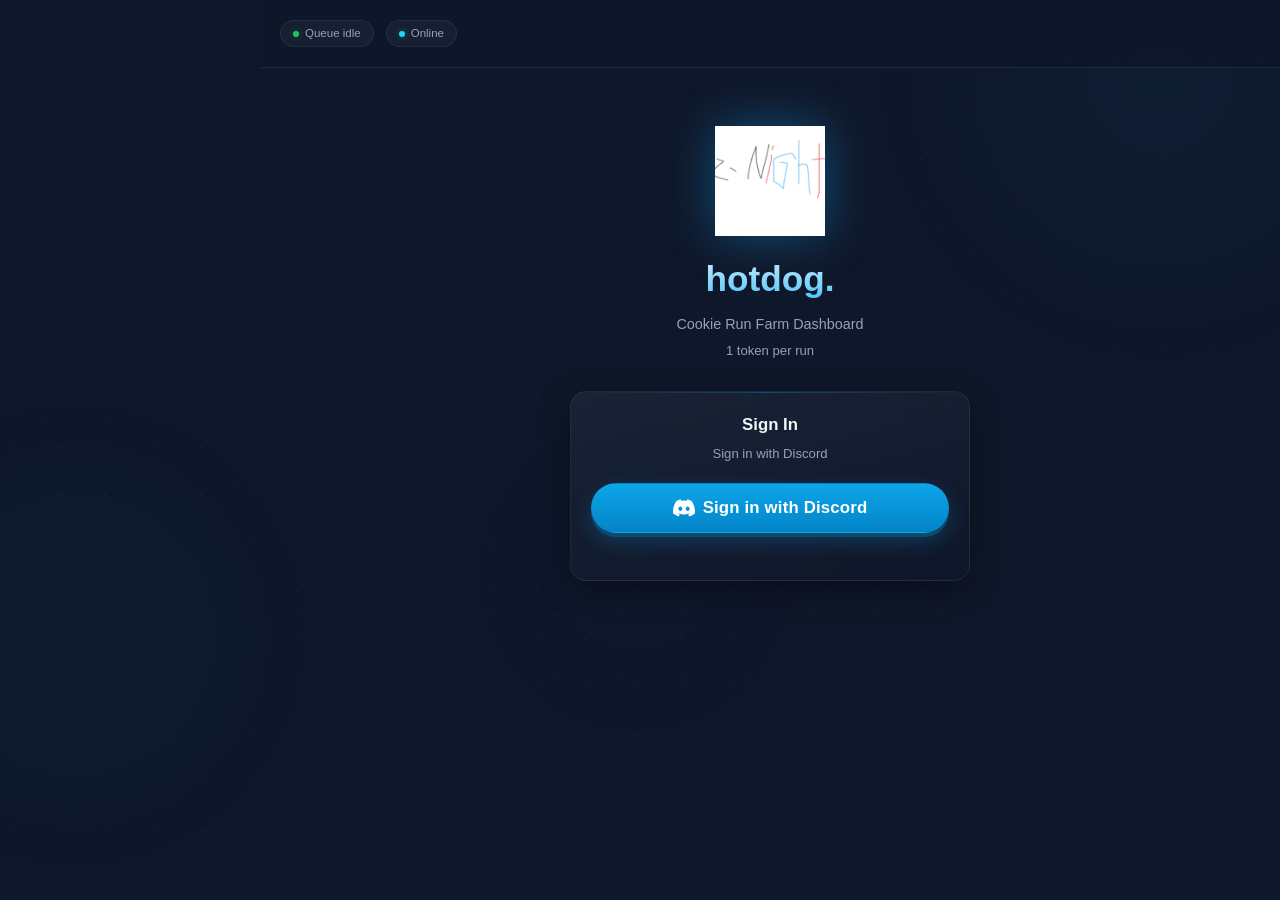
==== commit d4d53451: "sidebar hidden until login (index + admin); remove top tab bar" ====
--- a/index.html
+++ b/index.html
@@ -17,7 +17,7 @@
 <div class="bg-orbs" aria-hidden="true"><div class="orb orb-1"></div><div class="orb orb-2"></div><div class="orb orb-3"></div><div class="dots"></div></div>
 
 <div class="dashboard">
-  <aside class="sidebar" id="sidebar">
+  <aside class="sidebar hidden" id="sidebar">
     <div class="sidebar-header">
       <img class="sidebar-logo" src="assets/znight.png" alt="" width="40" height="40" />
       <div><div class="sidebar-title">hotdog.</div><div class="sidebar-sub">Dashboard</div></div>
@@ -28,7 +28,8 @@
         <ul style="list-style:none;padding:0;margin:0">
           <li class="nav-item"><button class="nav-link active" data-tab="farm"><svg fill="none" stroke="currentColor" stroke-width="2" viewBox="0 0 24 24"><path d="M3 12h18M12 3v18"/></svg>Start Farm</button></li>
           <li class="nav-item"><button class="nav-link" data-tab="topup"><svg fill="none" stroke="currentColor" stroke-width="2" viewBox="0 0 24 24"><path d="M12 2v20M2 12h20"/></svg>Topup</button></li>
-          <li class="nav-item"><button class="nav-link" data-tab="history"><svg fill="none" stroke="currentColor" stroke-width="2" viewBox="0 0 24 24"><circle cx="12" cy="12" r="10"/><path d="M12 6v6l4 2"/></svg>History</button></li>
+          <li class="nav-item"><button class="nav-link" data-tab="history"><svg fill="none" stroke="currentColor" stroke-width="2" viewBox="0 0 24 24"><circle cx="12" cy="12" r="10"/><path d="M12 6v6l4 2"/></svg>History</button></li>
+          <li class="nav-item"><button class="nav-link" data-tab="profile"><svg fill="none" stroke="currentColor" stroke-width="2" viewBox="0 0 24 24"><path d="M20 21v-2a4 4 0 0 0-4-4H8a4 4 0 0 0-4 4v2"/><circle cx="12" cy="7" r="4"/></svg>Profile</button></li>
         </ul>
       </div>
     </nav>
@@ -79,12 +80,7 @@
       </section>
 
       <section id="user-view" class="view hidden">
-        <div class="tab-bar">
-          <button class="tab-btn active" data-tab="farm">Start Farm</button>
-          <button class="tab-btn" data-tab="topup">Topup</button>
-          <button class="tab-btn" data-tab="history">History</button>
-          <button class="tab-btn" data-tab="profile">Profile</button>
-        </div>
+
 
         <div id="tab-farm" class="tab-content active">
           <div class="content-grid">
